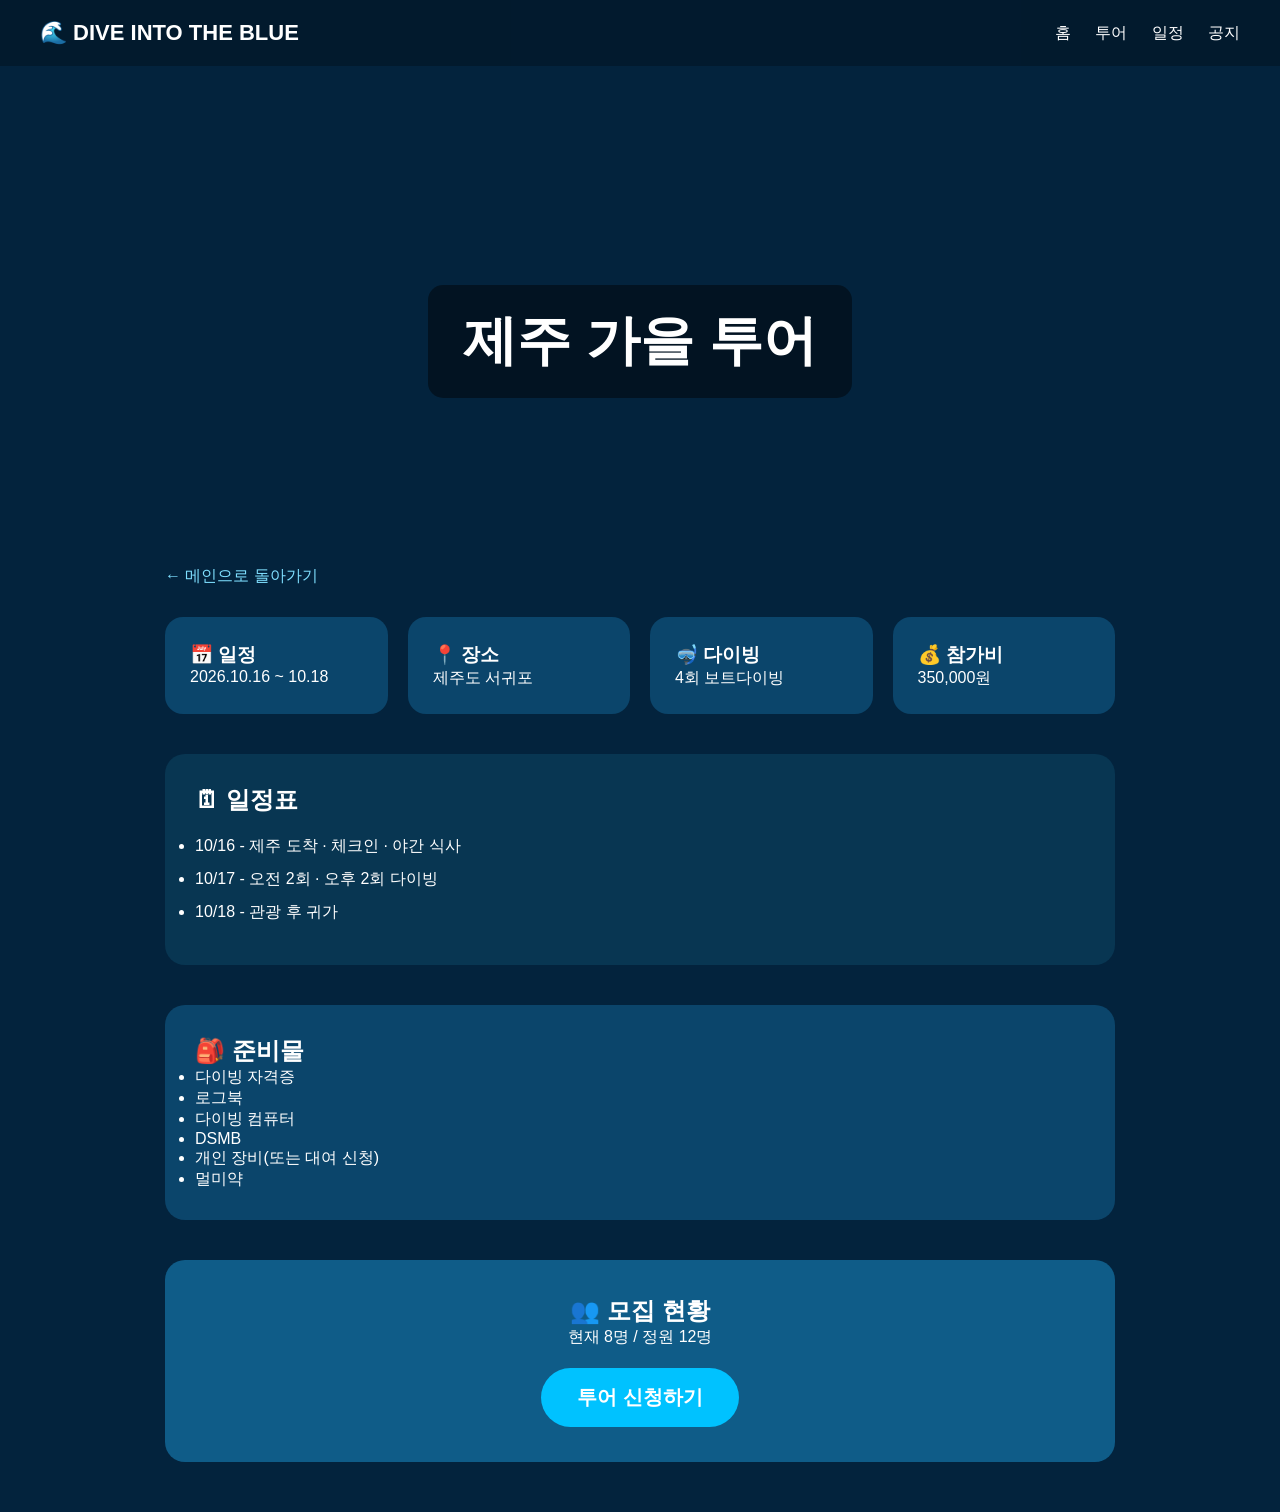
==== jeju-tour.html @ 78829984 "Update jeju-tour.html" ====
<!DOCTYPE html>
<html lang="ko">
<head>
<meta charset="UTF-8">
<meta name="viewport" content="width=device-width, initial-scale=1.0">
<title>제주 가을 투어</title>

<link rel="stylesheet" href="css/style.css">

<style>
.tour-page{
padding-top:100px;
}

.hero-image{
height:350px;
background:url('https://images.unsplash.com/photo-1507525428034-b723cf961d3e?auto=format&fit=crop&w=1400&q=80') center/cover;
display:flex;
justify-content:center;
align-items:center;
}

.hero-image h1{
font-size:54px;
background:rgba(0,0,0,.45);
padding:20px 35px;
border-radius:15px;
}

.content{
max-width:1000px;
margin:auto;
padding:50px 25px;
}

.info-grid{
display:grid;
grid-template-columns:repeat(auto-fit,minmax(220px,1fr));
gap:20px;
margin-bottom:40px;
}

.info-card{
background:#0b456b;
padding:25px;
border-radius:18px;
}

.schedule{
background:#083652;
padding:30px;
border-radius:20px;
margin:40px 0;
}

.schedule h2{
margin-bottom:20px;
}

.schedule li{
margin:12px 0;
}

.checklist{
background:#0b456b;
padding:30px;
border-radius:20px;
margin-bottom:40px;
}

.apply-box{
background:#0f5c88;
padding:35px;
border-radius:20px;
text-align:center;
}

.apply-btn{
display:inline-block;
margin-top:20px;
padding:16px 36px;
background:#00c2ff;
color:white;
text-decoration:none;
border-radius:40px;
font-size:20px;
font-weight:bold;
}

.back-btn{
display:inline-block;
margin-bottom:30px;
color:#7fdfff;
text-decoration:none;
}
</style>

</head>

<body>

<header class="header">
<div class="logo">🌊 DIVE INTO THE BLUE</div>

<nav class="nav">
<a href="index.html">홈</a>
<a href="#">투어</a>
<a href="#">일정</a>
<a href="#">공지</a>
</nav>
</header>

<div class="tour-page">

<div class="hero-image">
<h1>제주 가을 투어</h1>
</div>

<div class="content">

<a href="index.html" class="back-btn">← 메인으로 돌아가기</a>

<div class="info-grid">

<div class="info-card">
<h3>📅 일정</h3>
<p>2026.10.16 ~ 10.18</p>
</div>

<div class="info-card">
<h3>📍 장소</h3>
<p>제주도 서귀포</p>
</div>

<div class="info-card">
<h3>🤿 다이빙</h3>
<p>4회 보트다이빙</p>
</div>

<div class="info-card">
<h3>💰 참가비</h3>
<p>350,000원</p>
</div>

</div>

<div class="schedule">

<h2>🗓 일정표</h2>

<ul>
<li>10/16 - 제주 도착 · 체크인 · 야간 식사</li>
<li>10/17 - 오전 2회 · 오후 2회 다이빙</li>
<li>10/18 - 관광 후 귀가</li>
</ul>

</div>

<div class="checklist">

<h2>🎒 준비물</h2>

<ul>
<li>다이빙 자격증</li>
<li>로그북</li>
<li>다이빙 컴퓨터</li>
<li>DSMB</li>
<li>개인 장비(또는 대여 신청)</li>
<li>멀미약</li>
</ul>

</div>

<div class="apply-box">

<h2>👥 모집 현황</h2>

<p>현재 8명 / 정원 12명</p>

<a href="#" class="apply-btn">
투어 신청하기
</a>

</div>

</div>

</div>

</body>
</html>
---- css/style.css ----
*{
margin:0;
padding:0;
box-sizing:border-box;
}

body{
font-family:"Segoe UI",sans-serif;
background:#03233d;
color:white;
}

header{
display:flex;
justify-content:space-between;
align-items:center;
padding:20px 40px;
background:rgba(0,0,0,.25);
position:sticky;
top:0;
}

.logo{
font-weight:bold;
font-size:22px;
}

nav a{
color:white;
text-decoration:none;
margin-left:20px;
}

.hero{
height:70vh;
display:flex;
flex-direction:column;
justify-content:center;
align-items:center;
text-align:center;
background:linear-gradient(#014a74,#033b5b);
}

.hero h1{
font-size:60px;
margin-bottom:15px;
}

.hero p{
font-size:22px;
margin-bottom:30px;
}

button{
padding:15px 35px;
border:none;
border-radius:40px;
background:#00c2ff;
color:white;
font-size:18px;
cursor:pointer;
}

.cards{
display:grid;
grid-template-columns:repeat(auto-fit,minmax(250px,1fr));
gap:20px;
padding:50px;
}

.card{
background:#0b456b;
padding:30px;
border-radius:20px;
}

footer{
text-align:center;
padding:30px;
background:#02182a;
}

@media(max-width:768px){

header{
flex-direction:column;
gap:15px;
}

nav a{
margin:0 8px;
}

.hero h1{
font-size:40px;
}

}
/* ----- 진행바 ----- */

.progress{

width:100%;

height:12px;

background:#194f74;

border-radius:20px;

margin:18px 0;

overflow:hidden;

}

.progress-bar{

height:100%;

width:67%;

background:linear-gradient(90deg,#00d4ff,#00a8e8);

transition:.8s;

}

.tour-btn{
display:inline-block;
margin-top:18px;
width:100%;
padding:14px;
border:none;
border-radius:12px;
background:#00c2ff;
color:white;
font-weight:bold;
text-align:center;
text-decoration:none;
cursor:pointer;
}

margin-top:18px;

width:100%;

padding:14px;

border:none;

border-radius:12px;

background:#00c2ff;

color:white;

font-weight:bold;

cursor:pointer;

}

.tour-btn:hover{

background:#009fd8;

}
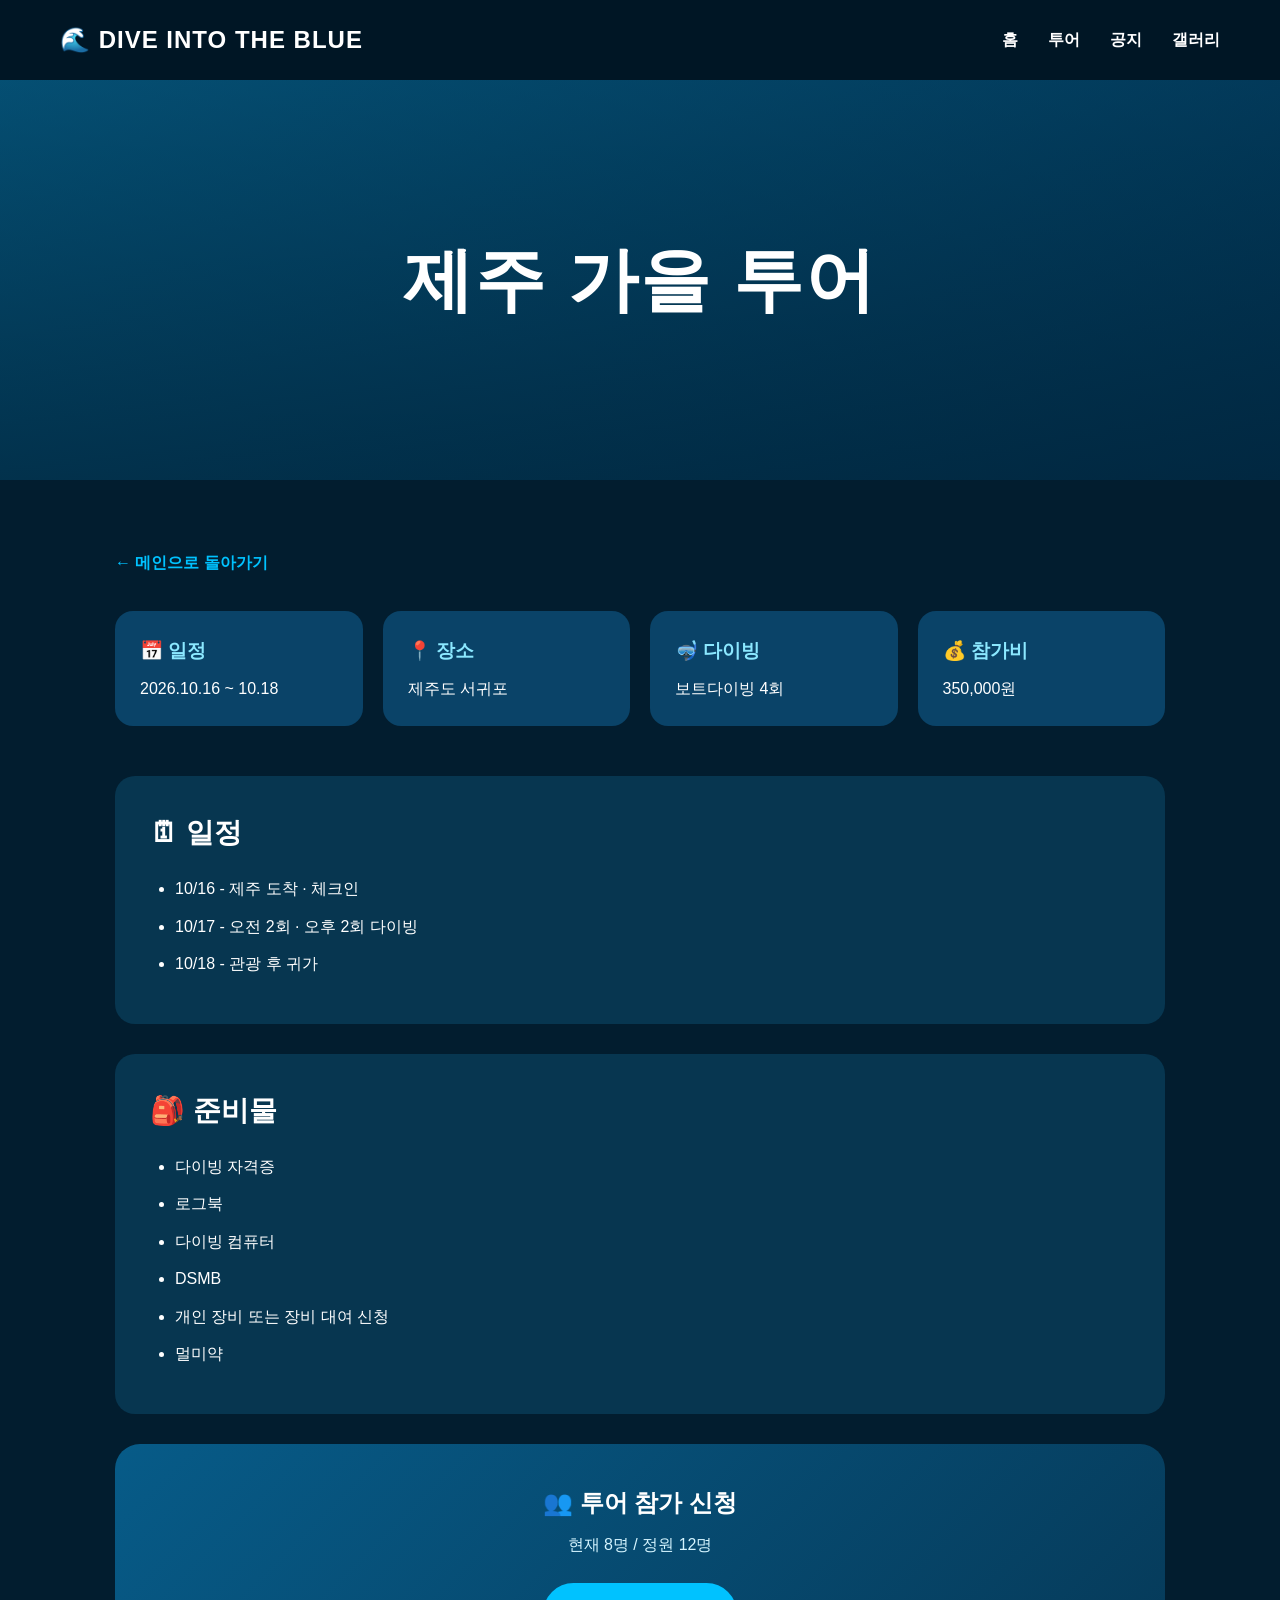
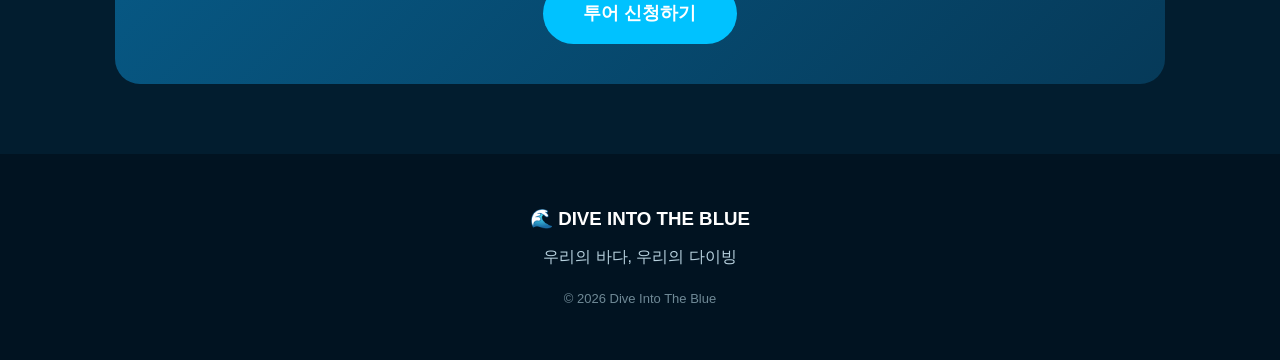
==== commit 82cff3ba: "Summary" ====
--- a/jeju-tour.html
+++ b/jeju-tour.html
@@ -1,192 +1,533 @@
-
 <!DOCTYPE html>
 <html lang="ko">
+
 <head>
-<meta charset="UTF-8">
-<meta name="viewport" content="width=device-width, initial-scale=1.0">
-<title>제주 가을 투어</title>
-
-<link rel="stylesheet" href="css/style.css">
-
-<style>
-.tour-page{
-padding-top:100px;
-}
-
-.hero-image{
-height:350px;
-background:url('https://images.unsplash.com/photo-1507525428034-b723cf961d3e?auto=format&fit=crop&w=1400&q=80') center/cover;
-display:flex;
-justify-content:center;
-align-items:center;
-}
-
-.hero-image h1{
-font-size:54px;
-background:rgba(0,0,0,.45);
-padding:20px 35px;
-border-radius:15px;
-}
-
-.content{
-max-width:1000px;
-margin:auto;
-padding:50px 25px;
-}
-
-.info-grid{
-display:grid;
-grid-template-columns:repeat(auto-fit,minmax(220px,1fr));
-gap:20px;
-margin-bottom:40px;
-}
-
-.info-card{
-background:#0b456b;
-padding:25px;
-border-radius:18px;
-}
-
-.schedule{
-background:#083652;
-padding:30px;
-border-radius:20px;
-margin:40px 0;
-}
-
-.schedule h2{
-margin-bottom:20px;
-}
-
-.schedule li{
-margin:12px 0;
-}
-
-.checklist{
-background:#0b456b;
-padding:30px;
-border-radius:20px;
-margin-bottom:40px;
-}
-
-.apply-box{
-background:#0f5c88;
-padding:35px;
-border-radius:20px;
-text-align:center;
-}
-
-.apply-btn{
-display:inline-block;
-margin-top:20px;
-padding:16px 36px;
-background:#00c2ff;
-color:white;
-text-decoration:none;
-border-radius:40px;
-font-size:20px;
-font-weight:bold;
-}
-
-.back-btn{
-display:inline-block;
-margin-bottom:30px;
-color:#7fdfff;
-text-decoration:none;
-}
-</style>
+
+  <meta charset="UTF-8">
+
+  <meta
+    name="viewport"
+    content="width=device-width, initial-scale=1.0">
+
+  <title>제주 가을 투어 | Dive Into The Blue</title>
+
+  <link
+    rel="stylesheet"
+    href="css/style.css">
+
+
+  <style>
+
+    /* =========================
+       투어 상세 페이지
+    ========================== */
+
+    .tour-page {
+
+      padding-top: 80px;
+
+    }
+
+
+    .tour-hero {
+
+      min-height: 400px;
+
+      display: flex;
+
+      justify-content: center;
+
+      align-items: center;
+
+      text-align: center;
+
+      padding: 40px 20px;
+
+      background:
+        linear-gradient(
+          rgba(0, 30, 50, 0.45),
+          rgba(0, 30, 50, 0.75)
+        ),
+        linear-gradient(
+          135deg,
+          #0877a8,
+          #02446c
+        );
+
+    }
+
+
+    .tour-hero h1 {
+
+      font-size: clamp(
+        40px,
+        7vw,
+        70px
+      );
+
+      letter-spacing: 2px;
+
+    }
+
+
+    .tour-content {
+
+      max-width: 1100px;
+
+      margin: 0 auto;
+
+      padding: 70px 25px;
+
+    }
+
+
+    .back-btn {
+
+      display: inline-block;
+
+      margin-bottom: 35px;
+
+      color: #00c2ff;
+
+      text-decoration: none;
+
+      font-weight: 600;
+
+    }
+
+
+    /* =========================
+       투어 기본 정보
+    ========================== */
+
+    .tour-info-grid {
+
+      display: grid;
+
+      grid-template-columns:
+        repeat(4, 1fr);
+
+      gap: 20px;
+
+      margin-bottom: 50px;
+
+    }
+
+
+    .tour-info-box {
+
+      padding: 25px;
+
+      background: #0a4368;
+
+      border-radius: 18px;
+
+    }
+
+
+    .tour-info-box h3 {
+
+      margin-bottom: 10px;
+
+      color: #8be8ff;
+
+    }
+
+
+    /* =========================
+       상세 박스
+    ========================== */
+
+    .detail-box {
+
+      margin-bottom: 30px;
+
+      padding: 35px;
+
+      background: #073650;
+
+      border-radius: 20px;
+
+    }
+
+
+    .detail-box h2 {
+
+      margin-bottom: 20px;
+
+      font-size: 28px;
+
+    }
+
+
+    .detail-box ul {
+
+      padding-left: 25px;
+
+    }
+
+
+    .detail-box li {
+
+      margin: 12px 0;
+
+    }
+
+
+    /* =========================
+       신청 영역
+    ========================== */
+
+    .apply-box {
+
+      padding: 40px;
+
+      text-align: center;
+
+      background:
+        linear-gradient(
+          135deg,
+          #075b88,
+          #063a59
+        );
+
+      border-radius: 25px;
+
+    }
+
+
+    .apply-box h2 {
+
+      margin-bottom: 10px;
+
+    }
+
+
+    .apply-box p {
+
+      color: #d5f5ff;
+
+    }
+
+
+    .apply-btn {
+
+      display: inline-block;
+
+      margin-top: 25px;
+
+      padding: 16px 40px;
+
+      border-radius: 50px;
+
+      background: #00c2ff;
+
+      color: white;
+
+      text-decoration: none;
+
+      font-weight: 700;
+
+      font-size: 18px;
+
+    }
+
+
+    /* =========================
+       모바일
+    ========================== */
+
+    @media (max-width: 768px) {
+
+      .tour-page {
+
+        padding-top: 120px;
+
+      }
+
+
+      .tour-info-grid {
+
+        grid-template-columns: 1fr 1fr;
+
+      }
+
+
+      .detail-box {
+
+        padding: 25px;
+
+      }
+
+    }
+
+
+    @media (max-width: 500px) {
+
+      .tour-info-grid {
+
+        grid-template-columns: 1fr;
+
+      }
+
+    }
+
+  </style>
 
 </head>
 
+
 <body>
 
-<header class="header">
-<div class="logo">🌊 DIVE INTO THE BLUE</div>
-
-<nav class="nav">
-<a href="index.html">홈</a>
-<a href="#">투어</a>
-<a href="#">일정</a>
-<a href="#">공지</a>
-</nav>
-</header>
-
-<div class="tour-page">
-
-<div class="hero-image">
-<h1>제주 가을 투어</h1>
-</div>
-
-<div class="content">
-
-<a href="index.html" class="back-btn">← 메인으로 돌아가기</a>
-
-<div class="info-grid">
-
-<div class="info-card">
-<h3>📅 일정</h3>
-<p>2026.10.16 ~ 10.18</p>
-</div>
-
-<div class="info-card">
-<h3>📍 장소</h3>
-<p>제주도 서귀포</p>
-</div>
-
-<div class="info-card">
-<h3>🤿 다이빙</h3>
-<p>4회 보트다이빙</p>
-</div>
-
-<div class="info-card">
-<h3>💰 참가비</h3>
-<p>350,000원</p>
-</div>
-
-</div>
-
-<div class="schedule">
-
-<h2>🗓 일정표</h2>
-
-<ul>
-<li>10/16 - 제주 도착 · 체크인 · 야간 식사</li>
-<li>10/17 - 오전 2회 · 오후 2회 다이빙</li>
-<li>10/18 - 관광 후 귀가</li>
-</ul>
-
-</div>
-
-<div class="checklist">
-
-<h2>🎒 준비물</h2>
-
-<ul>
-<li>다이빙 자격증</li>
-<li>로그북</li>
-<li>다이빙 컴퓨터</li>
-<li>DSMB</li>
-<li>개인 장비(또는 대여 신청)</li>
-<li>멀미약</li>
-</ul>
-
-</div>
-
-<div class="apply-box">
-
-<h2>👥 모집 현황</h2>
-
-<p>현재 8명 / 정원 12명</p>
-
-<a href="#" class="apply-btn">
-투어 신청하기
-</a>
-
-</div>
-
-</div>
-
-</div>
+
+  <!-- =========================
+       상단 메뉴
+  ========================== -->
+
+  <header class="header">
+
+    <div class="logo">
+
+      🌊 DIVE INTO THE BLUE
+
+    </div>
+
+
+    <nav class="nav">
+
+      <a href="index.html">
+        홈
+      </a>
+
+      <a href="index.html#tour">
+        투어
+      </a>
+
+      <a href="index.html#notice">
+        공지
+      </a>
+
+      <a href="index.html#gallery">
+        갤러리
+      </a>
+
+    </nav>
+
+  </header>
+
+
+  <main class="tour-page">
+
+
+    <!-- =========================
+         투어 제목
+    ========================== -->
+
+    <section class="tour-hero">
+
+      <h1>
+        제주 가을 투어
+      </h1>
+
+    </section>
+
+
+    <div class="tour-content">
+
+
+      <a
+        href="index.html"
+        class="back-btn">
+
+        ← 메인으로 돌아가기
+
+      </a>
+
+
+      <!-- =========================
+           기본 정보
+      ========================== -->
+
+      <div class="tour-info-grid">
+
+
+        <div class="tour-info-box">
+
+          <h3>📅 일정</h3>
+
+          <p>
+            2026.10.16 ~ 10.18
+          </p>
+
+        </div>
+
+
+        <div class="tour-info-box">
+
+          <h3>📍 장소</h3>
+
+          <p>
+            제주도 서귀포
+          </p>
+
+        </div>
+
+
+        <div class="tour-info-box">
+
+          <h3>🤿 다이빙</h3>
+
+          <p>
+            보트다이빙 4회
+          </p>
+
+        </div>
+
+
+        <div class="tour-info-box">
+
+          <h3>💰 참가비</h3>
+
+          <p>
+            350,000원
+          </p>
+
+        </div>
+
+
+      </div>
+
+
+      <!-- =========================
+           일정
+      ========================== -->
+
+      <div class="detail-box">
+
+        <h2>
+          🗓 일정
+        </h2>
+
+
+        <ul>
+
+          <li>
+            10/16 -
+            제주 도착 · 체크인
+          </li>
+
+          <li>
+            10/17 -
+            오전 2회 · 오후 2회 다이빙
+          </li>
+
+          <li>
+            10/18 -
+            관광 후 귀가
+          </li>
+
+        </ul>
+
+      </div>
+
+
+      <!-- =========================
+           준비물
+      ========================== -->
+
+      <div class="detail-box">
+
+        <h2>
+          🎒 준비물
+        </h2>
+
+
+        <ul>
+
+          <li>
+            다이빙 자격증
+          </li>
+
+          <li>
+            로그북
+          </li>
+
+          <li>
+            다이빙 컴퓨터
+          </li>
+
+          <li>
+            DSMB
+          </li>
+
+          <li>
+            개인 장비
+            또는 장비 대여 신청
+          </li>
+
+          <li>
+            멀미약
+          </li>
+
+        </ul>
+
+      </div>
+
+
+      <!-- =========================
+           모집
+      ========================== -->
+
+      <div class="apply-box">
+
+        <h2>
+          👥 투어 참가 신청
+        </h2>
+
+
+        <p>
+          현재 8명 / 정원 12명
+        </p>
+
+
+        <!--
+          나중에 Google Forms 주소를
+          이곳에 넣을 예정
+        -->
+
+        <a
+          href="#"
+          class="apply-btn">
+
+          투어 신청하기
+
+        </a>
+
+      </div>
+
+
+    </div>
+
+  </main>
+
+
+  <footer>
+
+    <h3>
+      🌊 DIVE INTO THE BLUE
+    </h3>
+
+    <p>
+      우리의 바다, 우리의 다이빙
+    </p>
+
+    <p class="copyright">
+      © 2026 Dive Into The Blue
+    </p>
+
+  </footer>
+
 
 </body>
+
 </html>
--- a/css/style.css
+++ b/css/style.css
@@ -1,169 +1,657 @@
-
-*{
-margin:0;
-padding:0;
-box-sizing:border-box;
-}
-
-body{
-font-family:"Segoe UI",sans-serif;
-background:#03233d;
-color:white;
-}
-
-header{
-display:flex;
-justify-content:space-between;
-align-items:center;
-padding:20px 40px;
-background:rgba(0,0,0,.25);
-position:sticky;
-top:0;
-}
-
-.logo{
-font-weight:bold;
-font-size:22px;
-}
-
-nav a{
-color:white;
-text-decoration:none;
-margin-left:20px;
-}
-
-.hero{
-height:70vh;
-display:flex;
-flex-direction:column;
-justify-content:center;
-align-items:center;
-text-align:center;
-background:linear-gradient(#014a74,#033b5b);
-}
-
-.hero h1{
-font-size:60px;
-margin-bottom:15px;
-}
-
-.hero p{
-font-size:22px;
-margin-bottom:30px;
-}
-
-button{
-padding:15px 35px;
-border:none;
-border-radius:40px;
-background:#00c2ff;
-color:white;
-font-size:18px;
-cursor:pointer;
-}
-
-.cards{
-display:grid;
-grid-template-columns:repeat(auto-fit,minmax(250px,1fr));
-gap:20px;
-padding:50px;
-}
-
-.card{
-background:#0b456b;
-padding:30px;
-border-radius:20px;
-}
-
-footer{
-text-align:center;
-padding:30px;
-background:#02182a;
-}
-
-@media(max-width:768px){
-
-header{
-flex-direction:column;
-gap:15px;
-}
-
-nav a{
-margin:0 8px;
-}
-
-.hero h1{
-font-size:40px;
-}
-
-}
-/* ----- 진행바 ----- */
-
-.progress{
-
-width:100%;
-
-height:12px;
-
-background:#194f74;
-
-border-radius:20px;
-
-margin:18px 0;
-
-overflow:hidden;
-
-}
-
-.progress-bar{
-
-height:100%;
-
-width:67%;
-
-background:linear-gradient(90deg,#00d4ff,#00a8e8);
-
-transition:.8s;
-
-}
-
-.tour-btn{
-display:inline-block;
-margin-top:18px;
-width:100%;
-padding:14px;
-border:none;
-border-radius:12px;
-background:#00c2ff;
-color:white;
-font-weight:bold;
-text-align:center;
-text-decoration:none;
-cursor:pointer;
-}
-
-margin-top:18px;
-
-width:100%;
-
-padding:14px;
-
-border:none;
-
-border-radius:12px;
-
-background:#00c2ff;
-
-color:white;
-
-font-weight:bold;
-
-cursor:pointer;
-
-}
-
-.tour-btn:hover{
-
-background:#009fd8;
+/* ===================================
+   기본 설정
+=================================== */
+
+* {
+  margin: 0;
+  padding: 0;
+  box-sizing: border-box;
+}
+
+html {
+  scroll-behavior: smooth;
+}
+
+body {
+  font-family: "Segoe UI", Arial, sans-serif;
+
+  background: #021d2f;
+
+  color: white;
+
+  line-height: 1.6;
+}
+
+
+/* ===================================
+   상단 메뉴
+=================================== */
+
+.header {
+
+  position: fixed;
+
+  top: 0;
+  left: 0;
+
+  width: 100%;
+
+  height: 80px;
+
+  padding: 0 60px;
+
+  display: flex;
+
+  justify-content: space-between;
+
+  align-items: center;
+
+  background: rgba(0, 20, 35, 0.75);
+
+  backdrop-filter: blur(12px);
+
+  z-index: 1000;
+}
+
+
+.logo {
+
+  font-size: 24px;
+
+  font-weight: 700;
+
+  letter-spacing: 1px;
+}
+
+
+.nav {
+
+  display: flex;
+
+  gap: 30px;
+}
+
+
+.nav a {
+
+  color: white;
+
+  text-decoration: none;
+
+  font-weight: 600;
+
+  transition: 0.3s;
+}
+
+
+.nav a:hover {
+
+  color: #00d4ff;
+
+}
+
+
+/* ===================================
+   메인 화면
+=================================== */
+
+.hero {
+
+  min-height: 100vh;
+
+  display: flex;
+
+  justify-content: center;
+
+  align-items: center;
+
+  text-align: center;
+
+  padding: 100px 20px 50px;
+
+  background:
+    radial-gradient(
+      circle at 50% 100%,
+      #0876a9 0%,
+      #03527f 35%,
+      #012a45 70%,
+      #011b2d 100%
+    );
+}
+
+
+.hero-content {
+
+  max-width: 900px;
+
+}
+
+
+.hero-small {
+
+  font-size: 16px;
+
+  letter-spacing: 5px;
+
+  margin-bottom: 20px;
+
+  opacity: 0.8;
+
+}
+
+
+.hero h1 {
+
+  font-size: clamp(48px, 8vw, 90px);
+
+  line-height: 1.05;
+
+  letter-spacing: 4px;
+
+  margin-bottom: 25px;
+
+}
+
+
+.hero-subtitle {
+
+  font-size: 24px;
+
+  margin-bottom: 40px;
+
+  opacity: 0.9;
+
+}
+
+
+.main-btn {
+
+  display: inline-block;
+
+  padding: 16px 38px;
+
+  border-radius: 50px;
+
+  background: #00c2ff;
+
+  color: white;
+
+  text-decoration: none;
+
+  font-size: 18px;
+
+  font-weight: 700;
+
+  transition: 0.3s;
+}
+
+
+.main-btn:hover {
+
+  transform: translateY(-4px);
+
+  background: #00a8e8;
+
+}
+
+
+/* ===================================
+   공통 섹션
+=================================== */
+
+.section {
+
+  padding: 100px 60px;
+
+  max-width: 1200px;
+
+  margin: 0 auto;
+}
+
+
+.section-title {
+
+  margin-bottom: 40px;
+}
+
+
+.section-title p {
+
+  color: #00c2ff;
+
+  font-size: 14px;
+
+  font-weight: 700;
+
+  letter-spacing: 3px;
+
+  margin-bottom: 5px;
+}
+
+
+.section-title h2 {
+
+  font-size: 40px;
+}
+
+
+/* ===================================
+   투어 카드
+=================================== */
+
+.tour-card {
+
+  display: grid;
+
+  grid-template-columns: 1fr 1fr;
+
+  gap: 40px;
+
+  padding: 45px;
+
+  background: linear-gradient(
+    135deg,
+    #0a527d,
+    #073b5e
+  );
+
+  border-radius: 25px;
+
+  box-shadow:
+    0 20px 50px rgba(0, 0, 0, 0.25);
+}
+
+
+.tour-label {
+
+  display: inline-block;
+
+  color: #00d4ff;
+
+  font-size: 14px;
+
+  font-weight: 700;
+
+  margin-bottom: 15px;
+}
+
+
+.tour-info h3 {
+
+  font-size: 36px;
+
+  margin-bottom: 25px;
+}
+
+
+.tour-info p {
+
+  margin: 10px 0;
+
+  color: #e4f6ff;
+}
+
+
+/* ===================================
+   투어 상태
+=================================== */
+
+.tour-status {
+
+  padding: 10px;
+
+}
+
+
+.countdown-title {
+
+  color: #bdefff;
+
+  margin-bottom: 5px;
+}
+
+
+#countdown {
+
+  font-size: 55px;
+
+  font-weight: 800;
+
+  color: #00d4ff;
+
+  margin-bottom: 30px;
+}
+
+
+.progress-title {
+
+  margin-bottom: 10px;
+
+  font-weight: 600;
+}
+
+
+.progress {
+
+  width: 100%;
+
+  height: 14px;
+
+  background: #164766;
+
+  border-radius: 20px;
+
+  overflow: hidden;
+
+}
+
+
+.progress-bar {
+
+  height: 100%;
+
+  width: 67%;
+
+  background: #00c2ff;
+
+  border-radius: 20px;
+
+  transition: width 1s ease;
+}
+
+
+#memberCount {
+
+  margin-top: 10px;
+
+  color: #dff8ff;
+}
+
+
+.tour-btn {
+
+  display: block;
+
+  width: 100%;
+
+  margin-top: 25px;
+
+  padding: 15px;
+
+  border-radius: 12px;
+
+  background: #00c2ff;
+
+  color: white;
+
+  text-align: center;
+
+  text-decoration: none;
+
+  font-weight: 700;
+
+  transition: 0.3s;
+}
+
+
+.tour-btn:hover {
+
+  background: #00a8e8;
+
+  transform: translateY(-2px);
+}
+
+
+/* ===================================
+   공지사항
+=================================== */
+
+.notice-list {
+
+  background: #073650;
+
+  border-radius: 20px;
+
+  overflow: hidden;
+}
+
+
+.notice-item {
+
+  display: flex;
+
+  align-items: center;
+
+  gap: 30px;
+
+  padding: 22px 30px;
+
+  border-bottom: 1px solid rgba(255,255,255,0.1);
+
+}
+
+
+.notice-item:last-child {
+
+  border-bottom: none;
+
+}
+
+
+.notice-item span {
+
+  min-width: 100px;
+
+  color: #82dfff;
+
+  font-size: 14px;
+}
+
+
+.notice-item strong {
+
+  font-weight: 500;
+}
+
+
+/* ===================================
+   갤러리
+=================================== */
+
+.gallery-grid {
+
+  display: grid;
+
+  grid-template-columns:
+    repeat(3, 1fr);
+
+  gap: 20px;
+}
+
+
+.gallery-box {
+
+  height: 220px;
+
+  display: flex;
+
+  justify-content: center;
+
+  align-items: center;
+
+  font-size: 70px;
+
+  background:
+    linear-gradient(
+      135deg,
+      #075a87,
+      #0a3b5a
+    );
+
+  border-radius: 20px;
+
+  transition: 0.3s;
+}
+
+
+.gallery-box:hover {
+
+  transform: translateY(-8px);
+
+}
+
+
+/* ===================================
+   푸터
+=================================== */
+
+footer {
+
+  padding: 50px 20px;
+
+  text-align: center;
+
+  background: #011321;
+}
+
+
+footer h3 {
+
+  margin-bottom: 10px;
+}
+
+
+footer p {
+
+  color: #b8d2df;
+}
+
+
+footer .copyright {
+
+  margin-top: 20px;
+
+  font-size: 13px;
+
+  color: #6f8996;
+}
+
+
+/* ===================================
+   모바일
+=================================== */
+
+@media (max-width: 768px) {
+
+  .header {
+
+    height: auto;
+
+    min-height: 70px;
+
+    padding: 15px 20px;
+
+    flex-direction: column;
+
+    gap: 12px;
+
+  }
+
+
+  .logo {
+
+    font-size: 20px;
+
+  }
+
+
+  .nav {
+
+    gap: 15px;
+
+  }
+
+
+  .nav a {
+
+    font-size: 14px;
+
+  }
+
+
+  .hero {
+
+    padding-top: 140px;
+
+  }
+
+
+  .hero-subtitle {
+
+    font-size: 18px;
+
+  }
+
+
+  .section {
+
+    padding: 70px 20px;
+
+  }
+
+
+  .section-title h2 {
+
+    font-size: 32px;
+
+  }
+
+
+  .tour-card {
+
+    grid-template-columns: 1fr;
+
+    padding: 25px;
+
+  }
+
+
+  .tour-info h3 {
+
+    font-size: 28px;
+
+  }
+
+
+  #countdown {
+
+    font-size: 45px;
+
+  }
+
+
+  .notice-item {
+
+    flex-direction: column;
+
+    align-items: flex-start;
+
+    gap: 5px;
+
+  }
+
+
+  .gallery-grid {
+
+    grid-template-columns: 1fr;
+
+  }
+
+
+  .gallery-box {
+
+    height: 180px;
+
+  }
 
 }
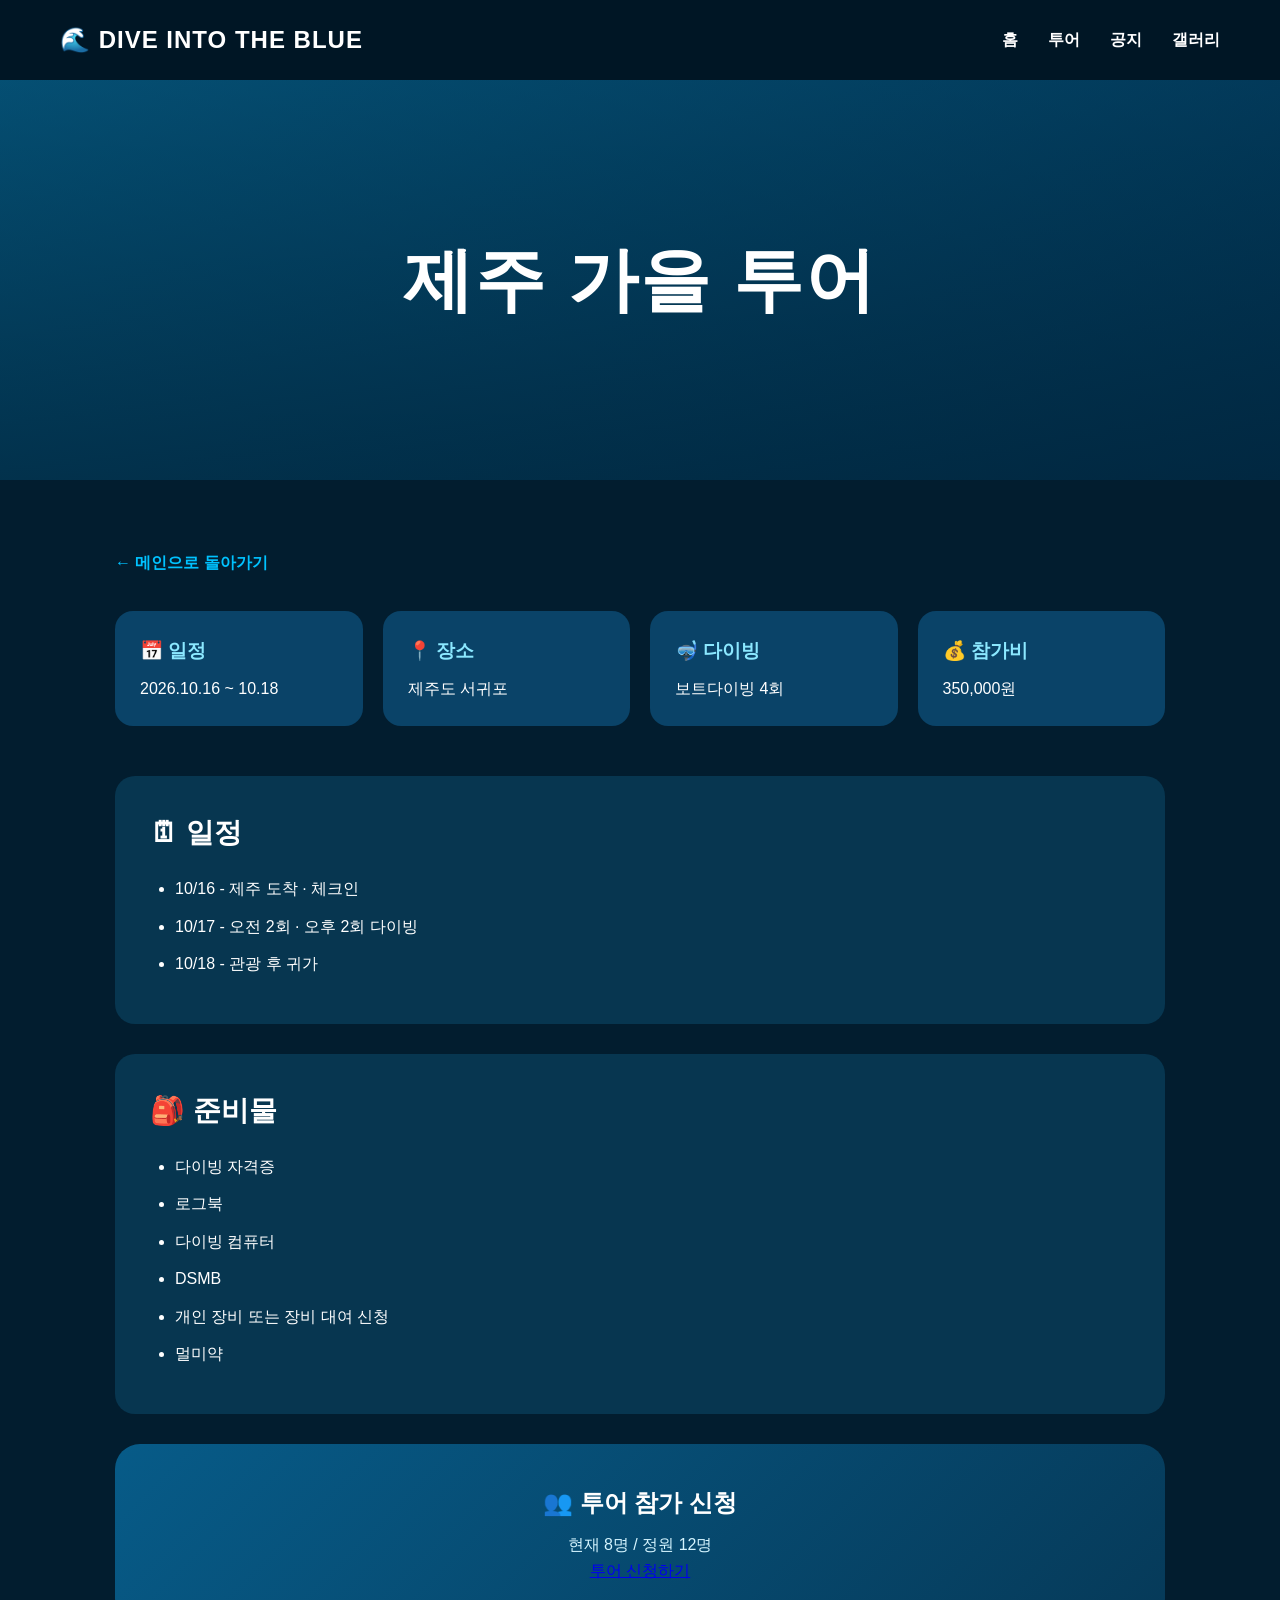
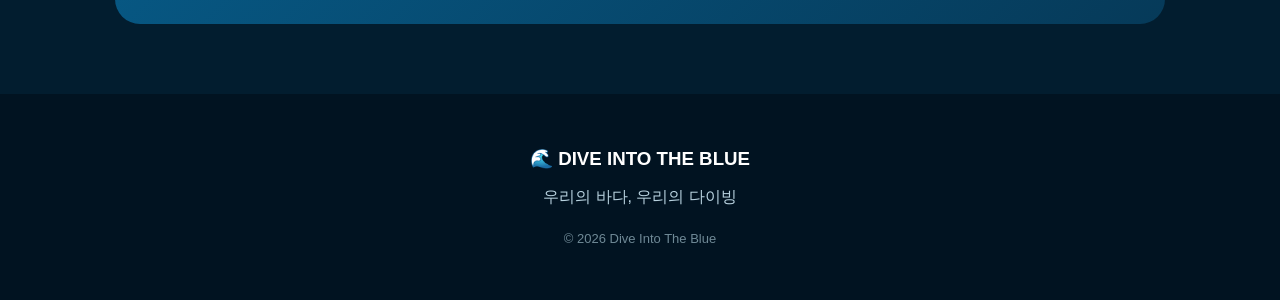
==== commit d5cc95d2: "Update jeju-tour.html" ====
--- a/jeju-tour.html
+++ b/jeju-tour.html
@@ -495,13 +495,11 @@
           이곳에 넣을 예정
         -->
 
-        <a
-          href="#"
-          class="apply-btn">
-
-          투어 신청하기
-
-        </a>
+<a href="https://docs.google.com/forms/d/e/1FAIpQLSdjXaO0dr0UXh7x-Pntg86cD0OHeU1XsHfDaTIuzFAX_5zpPA/viewform?usp=header"
+   class="btn"
+   target="_blank">
+  투어 신청하기
+</a>
 
       </div>
 
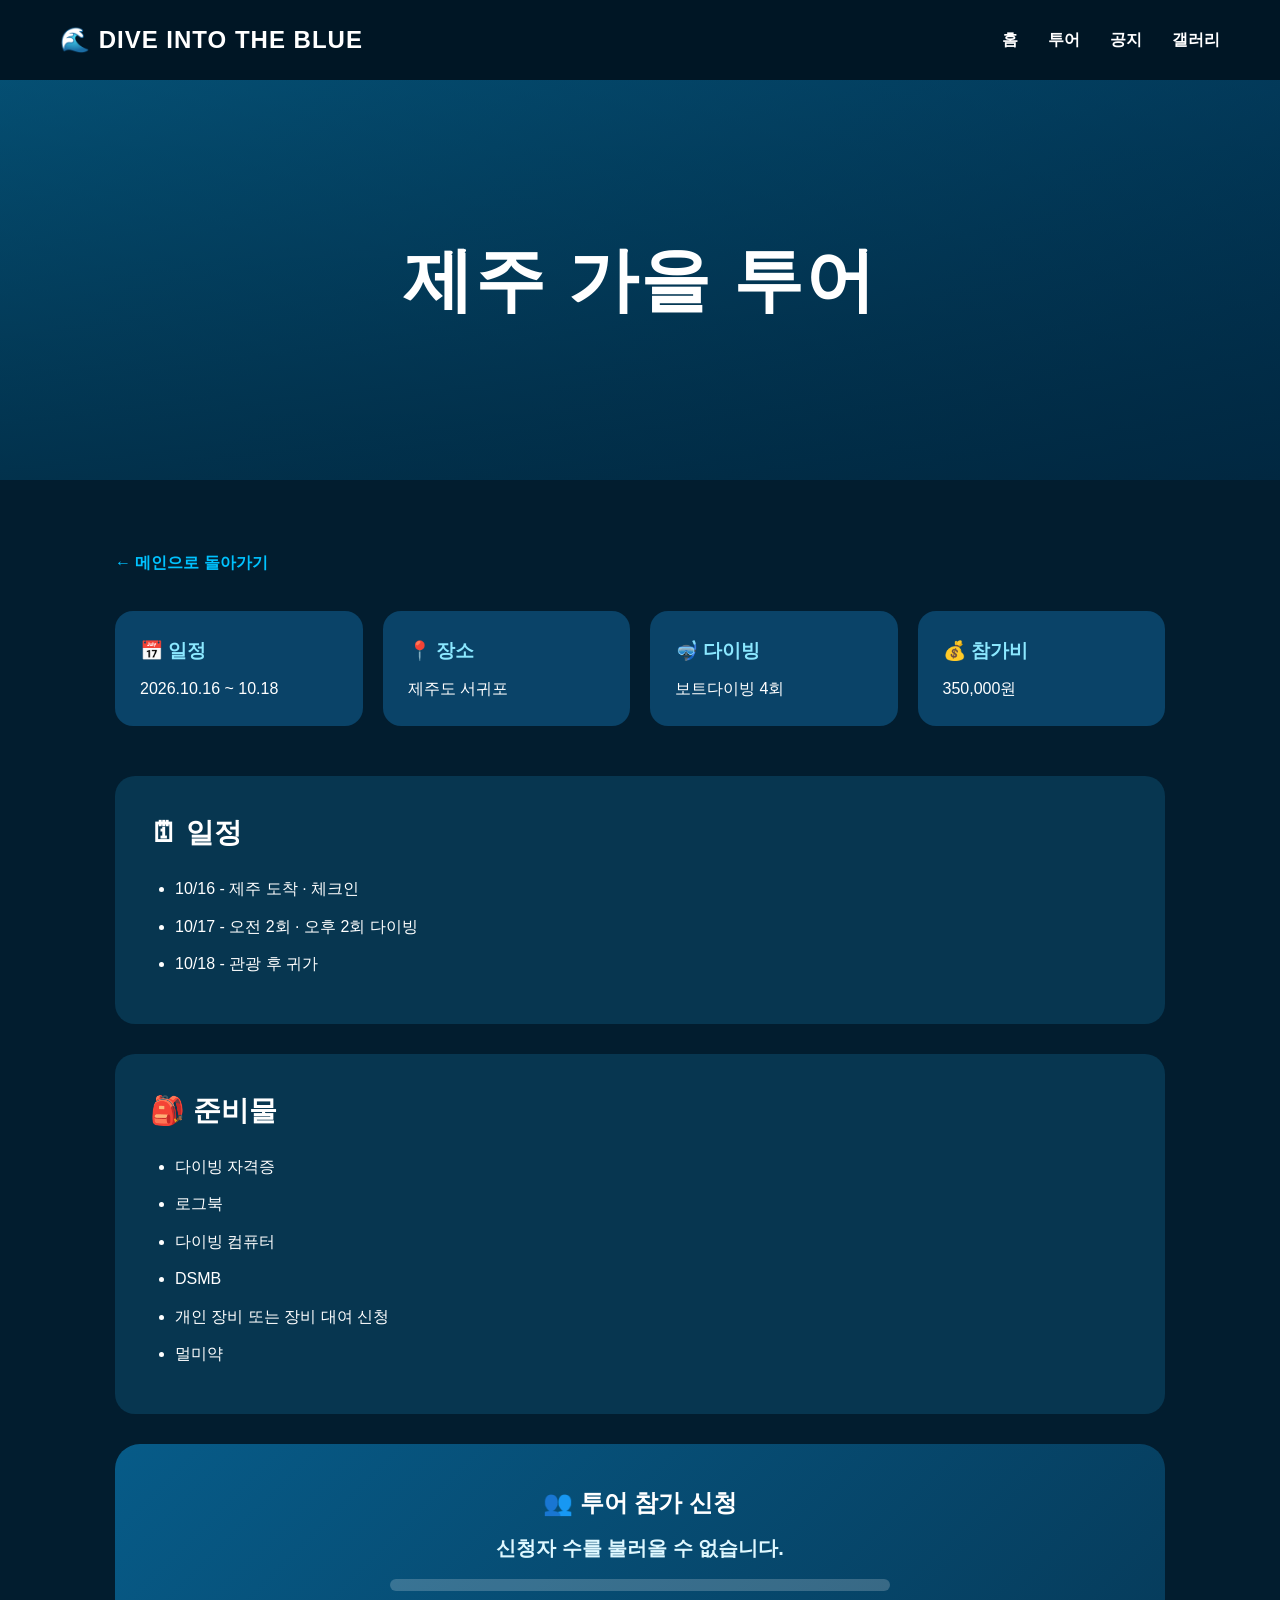
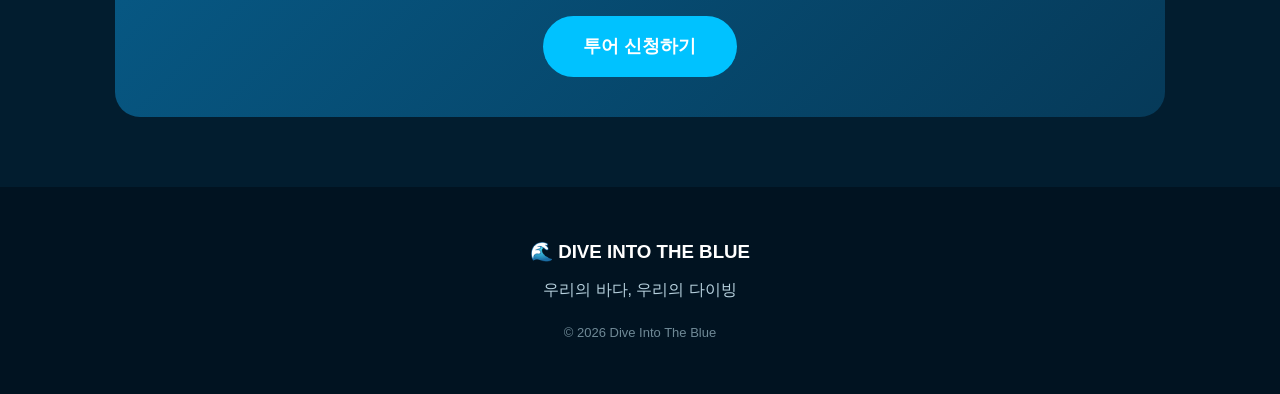
==== commit 5e413458: "Update jeju-tour.html" ====
--- a/jeju-tour.html
+++ b/jeju-tour.html
@@ -23,9 +23,7 @@
     ========================== */
 
     .tour-page {
-
       padding-top: 80px;
-
     }
 
 
@@ -210,6 +208,55 @@
     }
 
 
+    /* 신청자 수 */
+
+    .member-count {
+
+      margin-top: 15px;
+
+      font-size: 20px;
+
+      font-weight: 700;
+
+      color: #ffffff;
+
+    }
+
+
+    /* 신청자 진행률 */
+
+    .member-progress {
+
+      max-width: 500px;
+
+      height: 12px;
+
+      margin: 15px auto 0;
+
+      background: rgba(255, 255, 255, 0.2);
+
+      border-radius: 20px;
+
+      overflow: hidden;
+
+    }
+
+
+    .member-progress-bar {
+
+      width: 0%;
+
+      height: 100%;
+
+      background: #00c2ff;
+
+      border-radius: 20px;
+
+      transition: width 0.5s ease;
+
+    }
+
+
     .apply-btn {
 
       display: inline-block;
@@ -485,21 +532,39 @@
         </h2>
 
 
-        <p>
-          현재 8명 / 정원 12명
+        <!-- 신청자 수 -->
+
+        <p
+          id="memberCount"
+          class="member-count">
+
+          신청자 수를 불러오는 중...
+
         </p>
 
 
-        <!--
-          나중에 Google Forms 주소를
-          이곳에 넣을 예정
-        -->
-
-<a href="https://docs.google.com/forms/d/e/1FAIpQLSdjXaO0dr0UXh7x-Pntg86cD0OHeU1XsHfDaTIuzFAX_5zpPA/viewform?usp=header"
-   class="btn"
-   target="_blank">
-  투어 신청하기
-</a>
+        <!-- 진행률 -->
+
+        <div class="member-progress">
+
+          <div
+            id="progressBar"
+            class="member-progress-bar">
+          </div>
+
+        </div>
+
+
+        <!-- 신청 버튼 -->
+
+        <a
+          href="https://docs.google.com/forms/d/e/1FAIpQLSdjXaO0dr0UXh7x-Pntg86cD0OHeU1XsHfDaTIuzFAX_5zpPA/viewform?usp=header"
+          class="apply-btn"
+          target="_blank">
+
+          투어 신청하기
+
+        </a>
 
       </div>
 
@@ -526,6 +591,80 @@
   </footer>
 
 
+  <!-- =========================
+       신청자 수 자동 연동
+  ========================== -->
+
+  <script>
+
+    const API_URL =
+      "https://script.google.com/macros/s/AKfycby4efl6zBxEF594QYAP7yenVjAZQQIHBZa-aKfplMNbMdtAAt96q2PLOnvHAd_ati-G/exec";
+
+
+    fetch(API_URL)
+
+      .then(response => response.json())
+
+      .then(data => {
+
+        const currentMembers = data.current;
+
+        const totalMembers = data.total;
+
+
+        const percentage =
+          (currentMembers / totalMembers) * 100;
+
+
+        const memberCount =
+          document.getElementById("memberCount");
+
+
+        const progressBar =
+          document.getElementById("progressBar");
+
+
+        if (memberCount) {
+
+          memberCount.textContent =
+            `현재 ${currentMembers}명 / 정원 ${totalMembers}명`;
+
+        }
+
+
+        if (progressBar) {
+
+          progressBar.style.width =
+            percentage + "%";
+
+        }
+
+      })
+
+      .catch(error => {
+
+        console.error(
+          "신청자 수를 불러오지 못했습니다.",
+          error
+        );
+
+
+        const memberCount =
+          document.getElementById("memberCount");
+
+
+        if (memberCount) {
+
+          memberCount.textContent =
+            "신청자 수를 불러올 수 없습니다.";
+
+        }
+
+      });
+
+  </script>
+
+
 </body>
 
 </html>
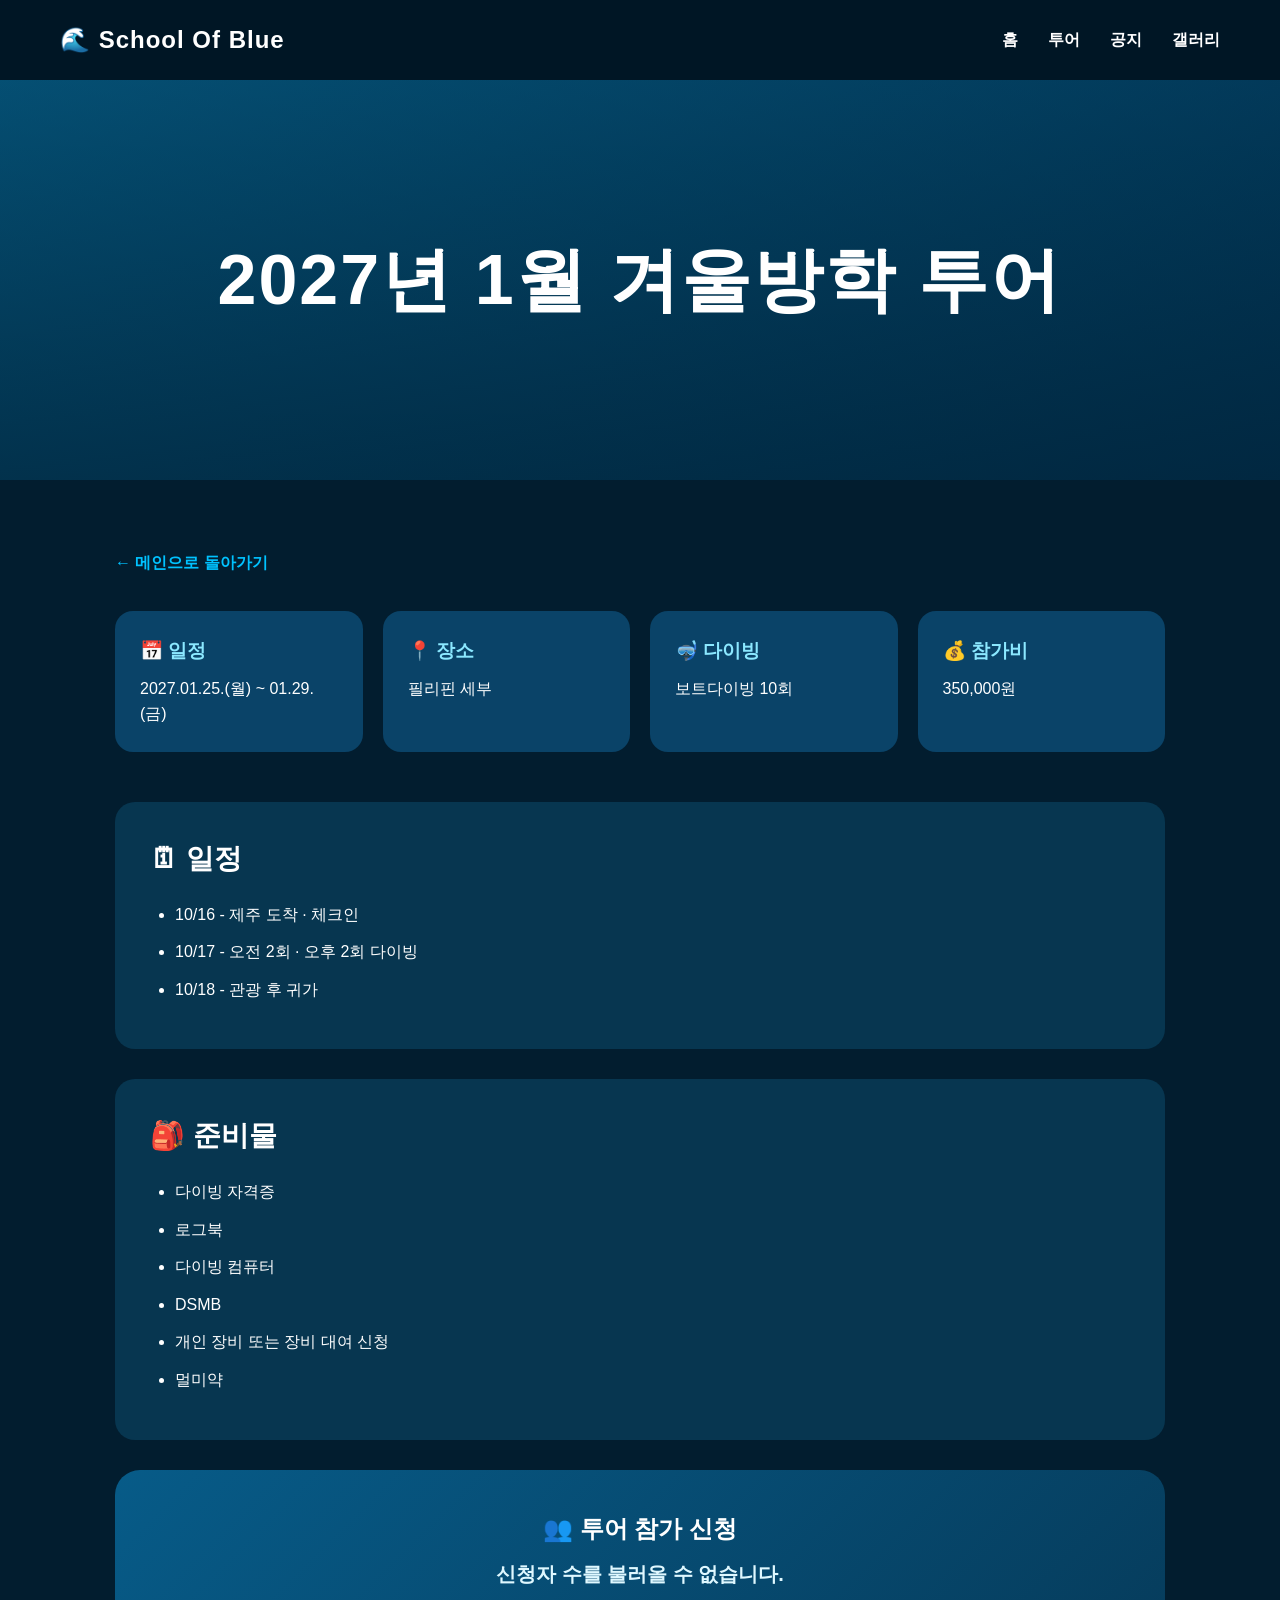
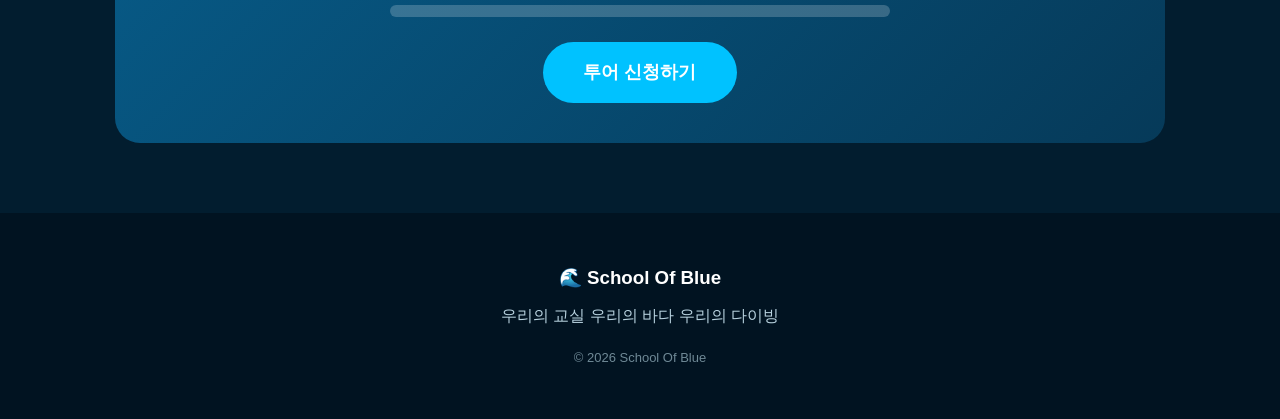
==== commit 51e7823f: "Update jeju-tour.html" ====
--- a/jeju-tour.html
+++ b/jeju-tour.html
@@ -9,7 +9,7 @@
     name="viewport"
     content="width=device-width, initial-scale=1.0">
 
-  <title>제주 가을 투어 | Dive Into The Blue</title>
+  <title>2027년 1월 겨울방학 투어 | Dive Into The Blue</title>
 
   <link
     rel="stylesheet"
@@ -335,7 +335,7 @@
 
     <div class="logo">
 
-      🌊 DIVE INTO THE BLUE
+      🌊 School Of Blue
 
     </div>
 
@@ -373,7 +373,7 @@
     <section class="tour-hero">
 
       <h1>
-        제주 가을 투어
+        2027년 1월 겨울방학 투어
       </h1>
 
     </section>
@@ -403,7 +403,7 @@
           <h3>📅 일정</h3>
 
           <p>
-            2026.10.16 ~ 10.18
+            2027.01.25.(월) ~ 01.29.(금)
           </p>
 
         </div>
@@ -414,7 +414,7 @@
           <h3>📍 장소</h3>
 
           <p>
-            제주도 서귀포
+            필리핀 세부
           </p>
 
         </div>
@@ -425,7 +425,7 @@
           <h3>🤿 다이빙</h3>
 
           <p>
-            보트다이빙 4회
+            보트다이빙 10회
           </p>
 
         </div>
@@ -577,15 +577,15 @@
   <footer>
 
     <h3>
-      🌊 DIVE INTO THE BLUE
+      🌊 School Of Blue
     </h3>
 
     <p>
-      우리의 바다, 우리의 다이빙
+      우리의 교실 우리의 바다 우리의 다이빙
     </p>
 
     <p class="copyright">
-      © 2026 Dive Into The Blue
+      © 2026 School Of Blue
     </p>
 
   </footer>
--- a/css/style.css
+++ b/css/style.css
@@ -654,4 +654,71 @@
 
   }
 
+/* =========================
+   갤러리 사진
+========================= */
+
+.gallery-box {
+  overflow: hidden;
+  border-radius: 16px;
+  aspect-ratio: 4 / 3;
+}
+
+.gallery-box img {
+  width: 100%;
+  height: 100%;
+  display: block;
+  object-fit: cover;
+  transition: transform 0.4s ease;
+}
+
+.gallery-box:hover img {
+  transform: scale(1.05);
+}/* =========================
+   갤러리 확대창
+========================= */
+
+.gallery-modal {
+  display: none;
+  position: fixed;
+  z-index: 9999;
+  inset: 0;
+
+  background: rgba(0, 0, 0, 0.85);
+
+  justify-content: center;
+  align-items: center;
+
+  padding: 30px;
+}
+
+.gallery-modal img {
+  max-width: 90%;
+  max-height: 85vh;
+
+  object-fit: contain;
+
+  border-radius: 12px;
+
+  box-shadow: 0 10px 40px rgba(0, 0, 0, 0.5);
+}
+
+.gallery-close {
+  position: absolute;
+
+  top: 20px;
+  right: 30px;
+
+  color: white;
+
+  font-size: 45px;
+  font-weight: 300;
+
+  cursor: pointer;
+
+  line-height: 1;
+}
+
+.gallery-close:hover {
+  opacity: 0.7;
 }
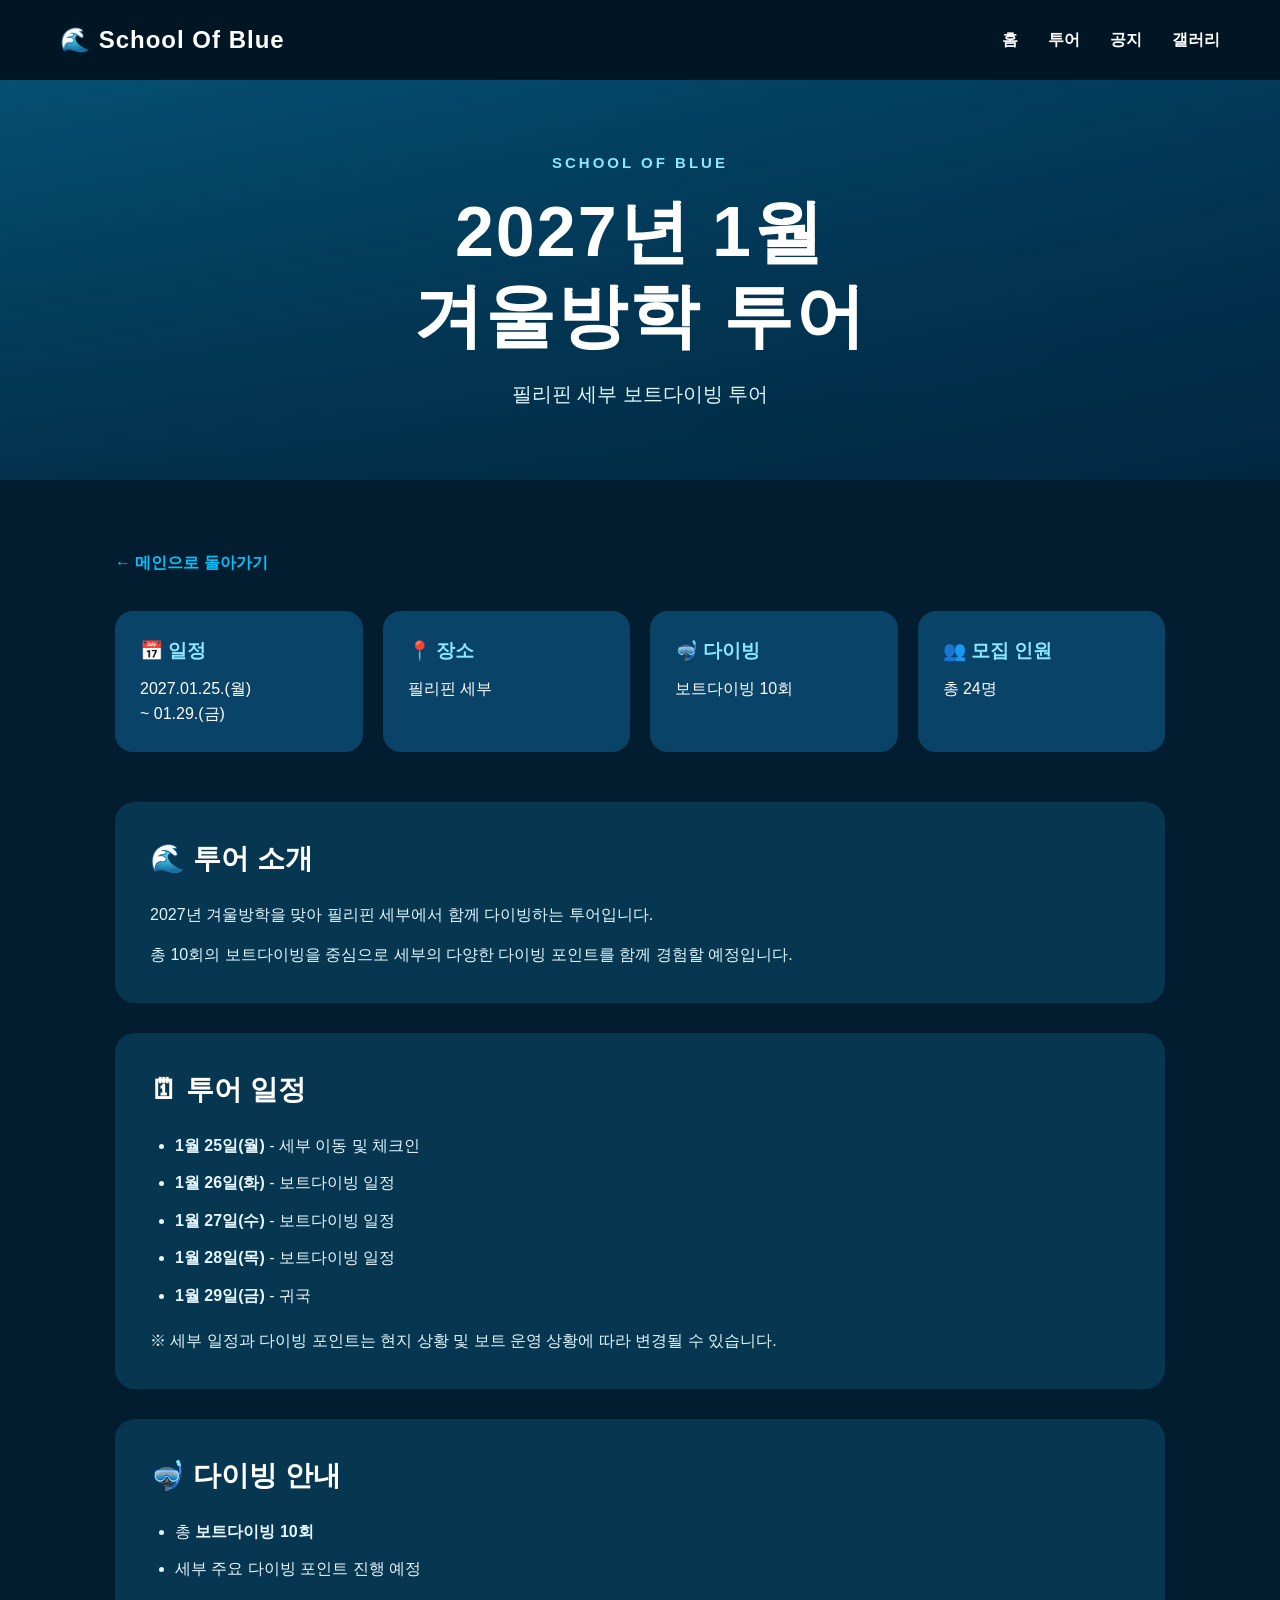
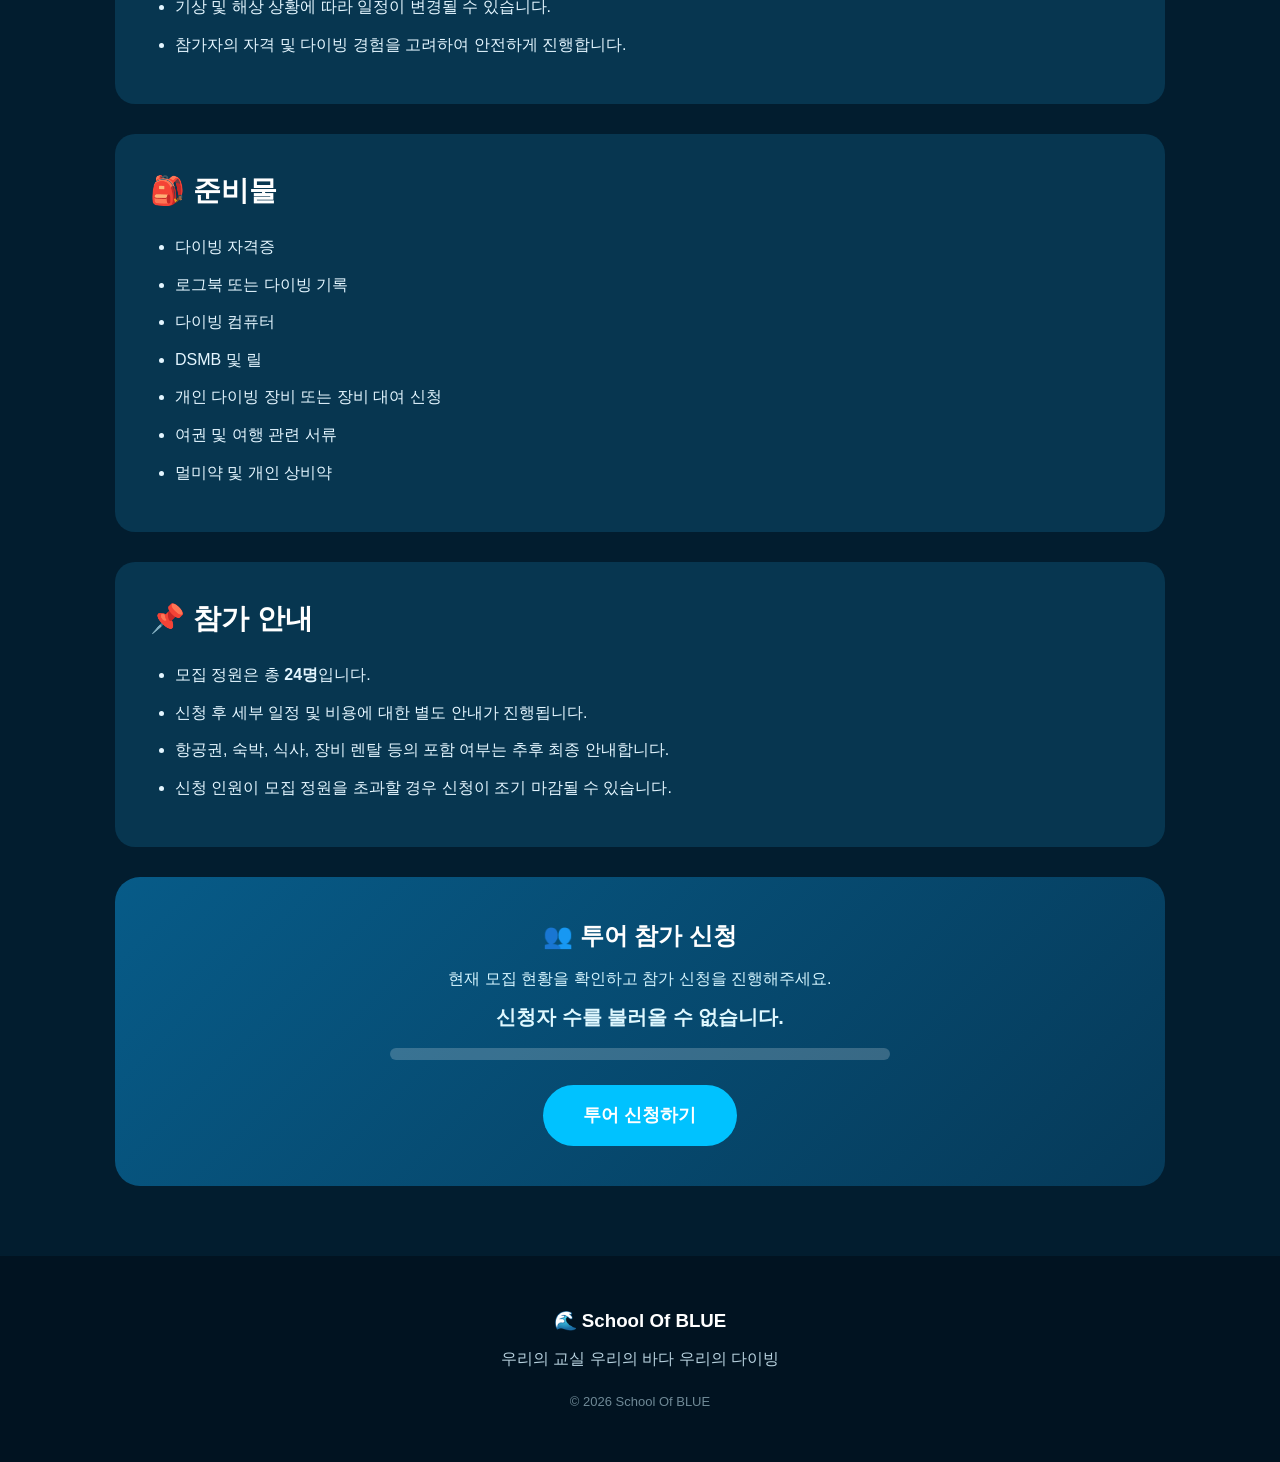
==== commit aae1ecd1: "Update jeju-tour.html" ====
--- a/jeju-tour.html
+++ b/jeju-tour.html
@@ -9,7 +9,7 @@
     name="viewport"
     content="width=device-width, initial-scale=1.0">
 
-  <title>2027년 1월 겨울방학 투어 | Dive Into The Blue</title>
+  <title>2027년 1월 겨울방학 세부 투어 | School Of BLUE</title>
 
   <link
     rel="stylesheet"
@@ -55,6 +55,26 @@
     }
 
 
+    .tour-hero-content {
+      max-width: 900px;
+    }
+
+
+    .tour-hero-small {
+
+      margin-bottom: 15px;
+
+      color: #8be8ff;
+
+      font-size: 15px;
+
+      font-weight: 700;
+
+      letter-spacing: 3px;
+
+    }
+
+
     .tour-hero h1 {
 
       font-size: clamp(
@@ -65,6 +85,19 @@
 
       letter-spacing: 2px;
 
+      line-height: 1.2;
+
+    }
+
+
+    .tour-hero-subtitle {
+
+      margin-top: 20px;
+
+      font-size: 20px;
+
+      color: #dff8ff;
+
     }
 
 
@@ -90,6 +123,13 @@
       text-decoration: none;
 
       font-weight: 600;
+
+    }
+
+
+    .back-btn:hover {
+
+      color: #8be8ff;
 
     }
 
@@ -132,6 +172,13 @@
     }
 
 
+    .tour-info-box p {
+
+      color: #ffffff;
+
+    }
+
+
     /* =========================
        상세 박스
     ========================== */
@@ -158,6 +205,13 @@
     }
 
 
+    .detail-box p {
+
+      color: #dff8ff;
+
+    }
+
+
     .detail-box ul {
 
       padding-left: 25px;
@@ -169,11 +223,13 @@
 
       margin: 12px 0;
 
+      color: #e4f6ff;
+
     }
 
 
     /* =========================
-       신청 영역
+       모집 안내
     ========================== */
 
     .apply-box {
@@ -201,14 +257,16 @@
     }
 
 
-    .apply-box p {
+    .apply-box > p {
 
       color: #d5f5ff;
 
     }
 
 
-    /* 신청자 수 */
+    /* =========================
+       신청자 수
+    ========================== */
 
     .member-count {
 
@@ -223,7 +281,9 @@
     }
 
 
-    /* 신청자 진행률 */
+    /* =========================
+       신청자 진행률
+    ========================== */
 
     .member-progress {
 
@@ -233,7 +293,13 @@
 
       margin: 15px auto 0;
 
-      background: rgba(255, 255, 255, 0.2);
+      background:
+        rgba(
+          255,
+          255,
+          255,
+          0.2
+        );
 
       border-radius: 20px;
 
@@ -252,10 +318,15 @@
 
       border-radius: 20px;
 
-      transition: width 0.5s ease;
-
-    }
-
+      transition:
+        width 0.5s ease;
+
+    }
+
+
+    /* =========================
+       신청 버튼
+    ========================== */
 
     .apply-btn {
 
@@ -276,6 +347,17 @@
       font-weight: 700;
 
       font-size: 18px;
+
+      transition: 0.3s;
+
+    }
+
+
+    .apply-btn:hover {
+
+      background: #00a8e8;
+
+      transform: translateY(-2px);
 
     }
 
@@ -295,7 +377,8 @@
 
       .tour-info-grid {
 
-        grid-template-columns: 1fr 1fr;
+        grid-template-columns:
+          1fr 1fr;
 
       }
 
@@ -306,6 +389,13 @@
 
       }
 
+
+      .tour-hero-subtitle {
+
+        font-size: 17px;
+
+      }
+
     }
 
 
@@ -314,6 +404,20 @@
       .tour-info-grid {
 
         grid-template-columns: 1fr;
+
+      }
+
+
+      .tour-hero h1 {
+
+        font-size: 40px;
+
+      }
+
+
+      .apply-box {
+
+        padding: 30px 20px;
 
       }
 
@@ -372,15 +476,32 @@
 
     <section class="tour-hero">
 
-      <h1>
-        2027년 1월 겨울방학 투어
-      </h1>
+      <div class="tour-hero-content">
+
+        <p class="tour-hero-small">
+          SCHOOL OF BLUE
+        </p>
+
+
+        <h1>
+          2027년 1월<br>
+          겨울방학 투어
+        </h1>
+
+
+        <p class="tour-hero-subtitle">
+          필리핀 세부 보트다이빙 투어
+        </p>
+
+      </div>
 
     </section>
 
 
     <div class="tour-content">
 
+
+      <!-- 메인으로 돌아가기 -->
 
       <a
         href="index.html"
@@ -400,10 +521,13 @@
 
         <div class="tour-info-box">
 
-          <h3>📅 일정</h3>
+          <h3>
+            📅 일정
+          </h3>
 
           <p>
-            2027.01.25.(월) ~ 01.29.(금)
+            2027.01.25.(월)<br>
+            ~ 01.29.(금)
           </p>
 
         </div>
@@ -411,7 +535,9 @@
 
         <div class="tour-info-box">
 
-          <h3>📍 장소</h3>
+          <h3>
+            📍 장소
+          </h3>
 
           <p>
             필리핀 세부
@@ -422,7 +548,9 @@
 
         <div class="tour-info-box">
 
-          <h3>🤿 다이빙</h3>
+          <h3>
+            🤿 다이빙
+          </h3>
 
           <p>
             보트다이빙 10회
@@ -433,14 +561,47 @@
 
         <div class="tour-info-box">
 
-          <h3>💰 참가비</h3>
+          <h3>
+            👥 모집 인원
+          </h3>
 
           <p>
-            350,000원
+            총 24명
           </p>
 
         </div>
 
+
+      </div>
+
+
+      <!-- =========================
+           투어 소개
+      ========================== -->
+
+      <div class="detail-box">
+
+        <h2>
+          🌊 투어 소개
+        </h2>
+
+
+        <p>
+
+          2027년 겨울방학을 맞아
+          필리핀 세부에서
+          함께 다이빙하는 투어입니다.
+
+        </p>
+
+
+        <p style="margin-top: 15px;">
+
+          총 10회의 보트다이빙을 중심으로
+          세부의 다양한 다이빙 포인트를
+          함께 경험할 예정입니다.
+
+        </p>
 
       </div>
 
@@ -452,25 +613,85 @@
       <div class="detail-box">
 
         <h2>
-          🗓 일정
+          🗓 투어 일정
         </h2>
 
 
         <ul>
 
           <li>
-            10/16 -
-            제주 도착 · 체크인
-          </li>
-
-          <li>
-            10/17 -
-            오전 2회 · 오후 2회 다이빙
-          </li>
-
-          <li>
-            10/18 -
-            관광 후 귀가
+            <strong>1월 25일(월)</strong>
+            -
+            세부 이동 및 체크인
+          </li>
+
+          <li>
+            <strong>1월 26일(화)</strong>
+            -
+            보트다이빙 일정
+          </li>
+
+          <li>
+            <strong>1월 27일(수)</strong>
+            -
+            보트다이빙 일정
+          </li>
+
+          <li>
+            <strong>1월 28일(목)</strong>
+            -
+            보트다이빙 일정
+          </li>
+
+          <li>
+            <strong>1월 29일(금)</strong>
+            -
+            귀국
+          </li>
+
+        </ul>
+
+
+        <p style="margin-top: 20px;">
+
+          ※ 세부 일정과 다이빙 포인트는
+          현지 상황 및 보트 운영 상황에 따라
+          변경될 수 있습니다.
+
+        </p>
+
+      </div>
+
+
+      <!-- =========================
+           다이빙
+      ========================== -->
+
+      <div class="detail-box">
+
+        <h2>
+          🤿 다이빙 안내
+        </h2>
+
+
+        <ul>
+
+          <li>
+            총 <strong>보트다이빙 10회</strong>
+          </li>
+
+          <li>
+            세부 주요 다이빙 포인트 진행 예정
+          </li>
+
+          <li>
+            기상 및 해상 상황에 따라
+            일정이 변경될 수 있습니다.
+          </li>
+
+          <li>
+            참가자의 자격 및 다이빙 경험을
+            고려하여 안전하게 진행합니다.
           </li>
 
         </ul>
@@ -496,7 +717,7 @@
           </li>
 
           <li>
-            로그북
+            로그북 또는 다이빙 기록
           </li>
 
           <li>
@@ -504,16 +725,20 @@
           </li>
 
           <li>
-            DSMB
-          </li>
-
-          <li>
-            개인 장비
+            DSMB 및 릴
+          </li>
+
+          <li>
+            개인 다이빙 장비
             또는 장비 대여 신청
           </li>
 
           <li>
-            멀미약
+            여권 및 여행 관련 서류
+          </li>
+
+          <li>
+            멀미약 및 개인 상비약
           </li>
 
         </ul>
@@ -522,7 +747,45 @@
 
 
       <!-- =========================
-           모집
+           참가 안내
+      ========================== -->
+
+      <div class="detail-box">
+
+        <h2>
+          📌 참가 안내
+        </h2>
+
+
+        <ul>
+
+          <li>
+            모집 정원은 총 <strong>24명</strong>입니다.
+          </li>
+
+          <li>
+            신청 후 세부 일정 및 비용에 대한
+            별도 안내가 진행됩니다.
+          </li>
+
+          <li>
+            항공권, 숙박, 식사,
+            장비 렌탈 등의 포함 여부는
+            추후 최종 안내합니다.
+          </li>
+
+          <li>
+            신청 인원이 모집 정원을 초과할 경우
+            신청이 조기 마감될 수 있습니다.
+          </li>
+
+        </ul>
+
+      </div>
+
+
+      <!-- =========================
+           모집 및 신청
       ========================== -->
 
       <div class="apply-box">
@@ -530,6 +793,12 @@
         <h2>
           👥 투어 참가 신청
         </h2>
+
+
+        <p>
+          현재 모집 현황을 확인하고
+          참가 신청을 진행해주세요.
+        </p>
 
 
         <!-- 신청자 수 -->
@@ -574,18 +843,24 @@
   </main>
 
 
+  <!-- =========================
+       푸터
+  ========================== -->
+
   <footer>
 
     <h3>
-      🌊 School Of Blue
+      🌊 School Of BLUE
     </h3>
+
 
     <p>
       우리의 교실 우리의 바다 우리의 다이빙
     </p>
 
+
     <p class="copyright">
-      © 2026 School Of Blue
+      © 2026 School Of BLUE
     </p>
 
   </footer>
@@ -607,21 +882,44 @@
 
       .then(data => {
 
-        const currentMembers = data.current;
-
-        const totalMembers = data.total;
-
+
+        const currentMembers =
+          Number(data.current) || 0;
+
+
+        const totalMembers =
+          Number(data.total) || 24;
+
+
+        /* =========================
+           모집률 계산
+        ========================== */
 
         const percentage =
-          (currentMembers / totalMembers) * 100;
-
+          Math.min(
+            (currentMembers / totalMembers) * 100,
+            100
+          );
+
+
+        /* =========================
+           신청자 숫자
+        ========================== */
 
         const memberCount =
-          document.getElementById("memberCount");
-
+          document.getElementById(
+            "memberCount"
+          );
+
+
+        /* =========================
+           진행률
+        ========================== */
 
         const progressBar =
-          document.getElementById("progressBar");
+          document.getElementById(
+            "progressBar"
+          );
 
 
         if (memberCount) {
@@ -640,6 +938,7 @@
         }
 
       })
+
 
       .catch(error => {
 
@@ -650,7 +949,9 @@
 
 
         const memberCount =
-          document.getElementById("memberCount");
+          document.getElementById(
+            "memberCount"
+          );
 
 
         if (memberCount) {
--- a/css/style.css
+++ b/css/style.css
@@ -14,11 +14,8 @@
 
 body {
   font-family: "Segoe UI", Arial, sans-serif;
-
   background: #021d2f;
-
   color: white;
-
   line-height: 1.6;
 }
 
@@ -28,26 +25,20 @@
 =================================== */
 
 .header {
-
   position: fixed;
-
   top: 0;
   left: 0;
 
   width: 100%;
-
   height: 80px;
 
   padding: 0 60px;
 
   display: flex;
-
   justify-content: space-between;
-
   align-items: center;
 
   background: rgba(0, 20, 35, 0.75);
-
   backdrop-filter: blur(12px);
 
   z-index: 1000;
@@ -55,39 +46,28 @@
 
 
 .logo {
-
   font-size: 24px;
-
   font-weight: 700;
-
   letter-spacing: 1px;
 }
 
 
 .nav {
-
   display: flex;
-
   gap: 30px;
 }
 
 
 .nav a {
-
   color: white;
-
   text-decoration: none;
-
   font-weight: 600;
-
   transition: 0.3s;
 }
 
 
 .nav a:hover {
-
   color: #00d4ff;
-
 }
 
 
@@ -96,13 +76,10 @@
 =================================== */
 
 .hero {
-
   min-height: 100vh;
 
   display: flex;
-
   justify-content: center;
-
   align-items: center;
 
   text-align: center;
@@ -121,51 +98,34 @@
 
 
 .hero-content {
-
   max-width: 900px;
-
 }
 
 
 .hero-small {
-
   font-size: 16px;
-
   letter-spacing: 5px;
-
   margin-bottom: 20px;
-
   opacity: 0.8;
-
 }
 
 
 .hero h1 {
-
   font-size: clamp(48px, 8vw, 90px);
-
   line-height: 1.05;
-
   letter-spacing: 4px;
-
   margin-bottom: 25px;
-
 }
 
 
 .hero-subtitle {
-
   font-size: 24px;
-
   margin-bottom: 40px;
-
   opacity: 0.9;
-
 }
 
 
 .main-btn {
-
   display: inline-block;
 
   padding: 16px 38px;
@@ -173,13 +133,11 @@
   border-radius: 50px;
 
   background: #00c2ff;
-
   color: white;
 
   text-decoration: none;
 
   font-size: 18px;
-
   font-weight: 700;
 
   transition: 0.3s;
@@ -187,11 +145,8 @@
 
 
 .main-btn:hover {
-
   transform: translateY(-4px);
-
   background: #00a8e8;
-
 }
 
 
@@ -200,7 +155,6 @@
 =================================== */
 
 .section {
-
   padding: 100px 60px;
 
   max-width: 1200px;
@@ -210,17 +164,14 @@
 
 
 .section-title {
-
   margin-bottom: 40px;
 }
 
 
 .section-title p {
-
   color: #00c2ff;
 
   font-size: 14px;
-
   font-weight: 700;
 
   letter-spacing: 3px;
@@ -230,7 +181,6 @@
 
 
 .section-title h2 {
-
   font-size: 40px;
 }
 
@@ -240,7 +190,6 @@
 =================================== */
 
 .tour-card {
-
   display: grid;
 
   grid-template-columns: 1fr 1fr;
@@ -249,11 +198,12 @@
 
   padding: 45px;
 
-  background: linear-gradient(
-    135deg,
-    #0a527d,
-    #073b5e
-  );
+  background:
+    linear-gradient(
+      135deg,
+      #0a527d,
+      #073b5e
+    );
 
   border-radius: 25px;
 
@@ -263,13 +213,11 @@
 
 
 .tour-label {
-
   display: inline-block;
 
   color: #00d4ff;
 
   font-size: 14px;
-
   font-weight: 700;
 
   margin-bottom: 15px;
@@ -277,17 +225,13 @@
 
 
 .tour-info h3 {
-
   font-size: 36px;
-
   margin-bottom: 25px;
 }
 
 
 .tour-info p {
-
   margin: 10px 0;
-
   color: #e4f6ff;
 }
 
@@ -297,24 +241,18 @@
 =================================== */
 
 .tour-status {
-
   padding: 10px;
-
 }
 
 
 .countdown-title {
-
   color: #bdefff;
-
   margin-bottom: 5px;
 }
 
 
 #countdown {
-
   font-size: 55px;
-
   font-weight: 800;
 
   color: #00d4ff;
@@ -324,15 +262,12 @@
 
 
 .progress-title {
-
   margin-bottom: 10px;
-
   font-weight: 600;
 }
 
 
 .progress {
-
   width: 100%;
 
   height: 14px;
@@ -342,15 +277,13 @@
   border-radius: 20px;
 
   overflow: hidden;
-
 }
 
 
 .progress-bar {
-
   height: 100%;
 
-  width: 67%;
+  width: 0%;
 
   background: #00c2ff;
 
@@ -361,15 +294,12 @@
 
 
 #memberCount {
-
   margin-top: 10px;
-
   color: #dff8ff;
 }
 
 
 .tour-btn {
-
   display: block;
 
   width: 100%;
@@ -381,7 +311,6 @@
   border-radius: 12px;
 
   background: #00c2ff;
-
   color: white;
 
   text-align: center;
@@ -395,9 +324,7 @@
 
 
 .tour-btn:hover {
-
   background: #00a8e8;
-
   transform: translateY(-2px);
 }
 
@@ -407,7 +334,6 @@
 =================================== */
 
 .notice-list {
-
   background: #073650;
 
   border-radius: 20px;
@@ -417,7 +343,6 @@
 
 
 .notice-item {
-
   display: flex;
 
   align-items: center;
@@ -426,20 +351,17 @@
 
   padding: 22px 30px;
 
-  border-bottom: 1px solid rgba(255,255,255,0.1);
-
+  border-bottom:
+    1px solid rgba(255, 255, 255, 0.1);
 }
 
 
 .notice-item:last-child {
-
   border-bottom: none;
-
 }
 
 
 .notice-item span {
-
   min-width: 100px;
 
   color: #82dfff;
@@ -449,7 +371,6 @@
 
 
 .notice-item strong {
-
   font-weight: 500;
 }
 
@@ -459,7 +380,6 @@
 =================================== */
 
 .gallery-grid {
-
   display: grid;
 
   grid-template-columns:
@@ -470,16 +390,12 @@
 
 
 .gallery-box {
-
   height: 220px;
 
   display: flex;
 
   justify-content: center;
-
   align-items: center;
-
-  font-size: 70px;
 
   background:
     linear-gradient(
@@ -490,207 +406,59 @@
 
   border-radius: 20px;
 
+  overflow: hidden;
+
   transition: 0.3s;
 }
 
 
 .gallery-box:hover {
-
   transform: translateY(-8px);
-
-}
-
-
-/* ===================================
-   푸터
-=================================== */
-
-footer {
-
-  padding: 50px 20px;
-
-  text-align: center;
-
-  background: #011321;
-}
-
-
-footer h3 {
-
-  margin-bottom: 10px;
-}
-
-
-footer p {
-
-  color: #b8d2df;
-}
-
-
-footer .copyright {
-
-  margin-top: 20px;
-
-  font-size: 13px;
-
-  color: #6f8996;
-}
-
-
-/* ===================================
-   모바일
-=================================== */
-
-@media (max-width: 768px) {
-
-  .header {
-
-    height: auto;
-
-    min-height: 70px;
-
-    padding: 15px 20px;
-
-    flex-direction: column;
-
-    gap: 12px;
-
-  }
-
-
-  .logo {
-
-    font-size: 20px;
-
-  }
-
-
-  .nav {
-
-    gap: 15px;
-
-  }
-
-
-  .nav a {
-
-    font-size: 14px;
-
-  }
-
-
-  .hero {
-
-    padding-top: 140px;
-
-  }
-
-
-  .hero-subtitle {
-
-    font-size: 18px;
-
-  }
-
-
-  .section {
-
-    padding: 70px 20px;
-
-  }
-
-
-  .section-title h2 {
-
-    font-size: 32px;
-
-  }
-
-
-  .tour-card {
-
-    grid-template-columns: 1fr;
-
-    padding: 25px;
-
-  }
-
-
-  .tour-info h3 {
-
-    font-size: 28px;
-
-  }
-
-
-  #countdown {
-
-    font-size: 45px;
-
-  }
-
-
-  .notice-item {
-
-    flex-direction: column;
-
-    align-items: flex-start;
-
-    gap: 5px;
-
-  }
-
-
-  .gallery-grid {
-
-    grid-template-columns: 1fr;
-
-  }
-
-
-  .gallery-box {
-
-    height: 180px;
-
-  }
-
-/* =========================
-   갤러리 사진
-========================= */
-
-.gallery-box {
-  overflow: hidden;
-  border-radius: 16px;
-  aspect-ratio: 4 / 3;
-}
+}
+
 
 .gallery-box img {
   width: 100%;
   height: 100%;
+
   display: block;
+
   object-fit: cover;
-  transition: transform 0.4s ease;
-}
+
+  cursor: pointer;
+
+  transition:
+    transform 0.4s ease;
+}
+
 
 .gallery-box:hover img {
   transform: scale(1.05);
-}/* =========================
+}
+
+
+/* ===================================
    갤러리 확대창
-========================= */
+=================================== */
 
 .gallery-modal {
   display: none;
+
   position: fixed;
+
   z-index: 9999;
+
   inset: 0;
 
-  background: rgba(0, 0, 0, 0.85);
+  background:
+    rgba(0, 0, 0, 0.85);
 
   justify-content: center;
   align-items: center;
 
   padding: 30px;
 }
+
 
 .gallery-modal img {
   max-width: 90%;
@@ -700,8 +468,10 @@
 
   border-radius: 12px;
 
-  box-shadow: 0 10px 40px rgba(0, 0, 0, 0.5);
-}
+  box-shadow:
+    0 10px 40px rgba(0, 0, 0, 0.5);
+}
+
 
 .gallery-close {
   position: absolute;
@@ -712,13 +482,160 @@
   color: white;
 
   font-size: 45px;
+
   font-weight: 300;
 
   cursor: pointer;
 
   line-height: 1;
-}
+
+  z-index: 10000;
+}
+
 
 .gallery-close:hover {
   opacity: 0.7;
+}
+
+
+/* ===================================
+   푸터
+=================================== */
+
+footer {
+  padding: 50px 20px;
+
+  text-align: center;
+
+  background: #011321;
+}
+
+
+footer h3 {
+  margin-bottom: 10px;
+}
+
+
+footer p {
+  color: #b8d2df;
+}
+
+
+footer .copyright {
+  margin-top: 20px;
+
+  font-size: 13px;
+
+  color: #6f8996;
+}
+
+
+/* ===================================
+   모바일
+=================================== */
+
+@media (max-width: 768px) {
+
+  .header {
+    height: auto;
+
+    min-height: 70px;
+
+    padding: 15px 20px;
+
+    flex-direction: column;
+
+    gap: 12px;
+  }
+
+
+  .logo {
+    font-size: 20px;
+  }
+
+
+  .nav {
+    gap: 15px;
+  }
+
+
+  .nav a {
+    font-size: 14px;
+  }
+
+
+  .hero {
+    padding-top: 140px;
+  }
+
+
+  .hero-subtitle {
+    font-size: 18px;
+  }
+
+
+  .section {
+    padding: 70px 20px;
+  }
+
+
+  .section-title h2 {
+    font-size: 32px;
+  }
+
+
+  .tour-card {
+    grid-template-columns: 1fr;
+
+    padding: 25px;
+  }
+
+
+  .tour-info h3 {
+    font-size: 28px;
+  }
+
+
+  #countdown {
+    font-size: 45px;
+  }
+
+
+  .notice-item {
+    flex-direction: column;
+
+    align-items: flex-start;
+
+    gap: 5px;
+  }
+
+
+  .gallery-grid {
+    grid-template-columns: 1fr;
+  }
+
+
+  .gallery-box {
+    height: 180px;
+  }
+
+
+  .gallery-modal {
+    padding: 15px;
+  }
+
+
+  .gallery-modal img {
+    max-width: 95%;
+    max-height: 80vh;
+  }
+
+
+  .gallery-close {
+    top: 15px;
+    right: 20px;
+
+    font-size: 40px;
+  }
+
 }
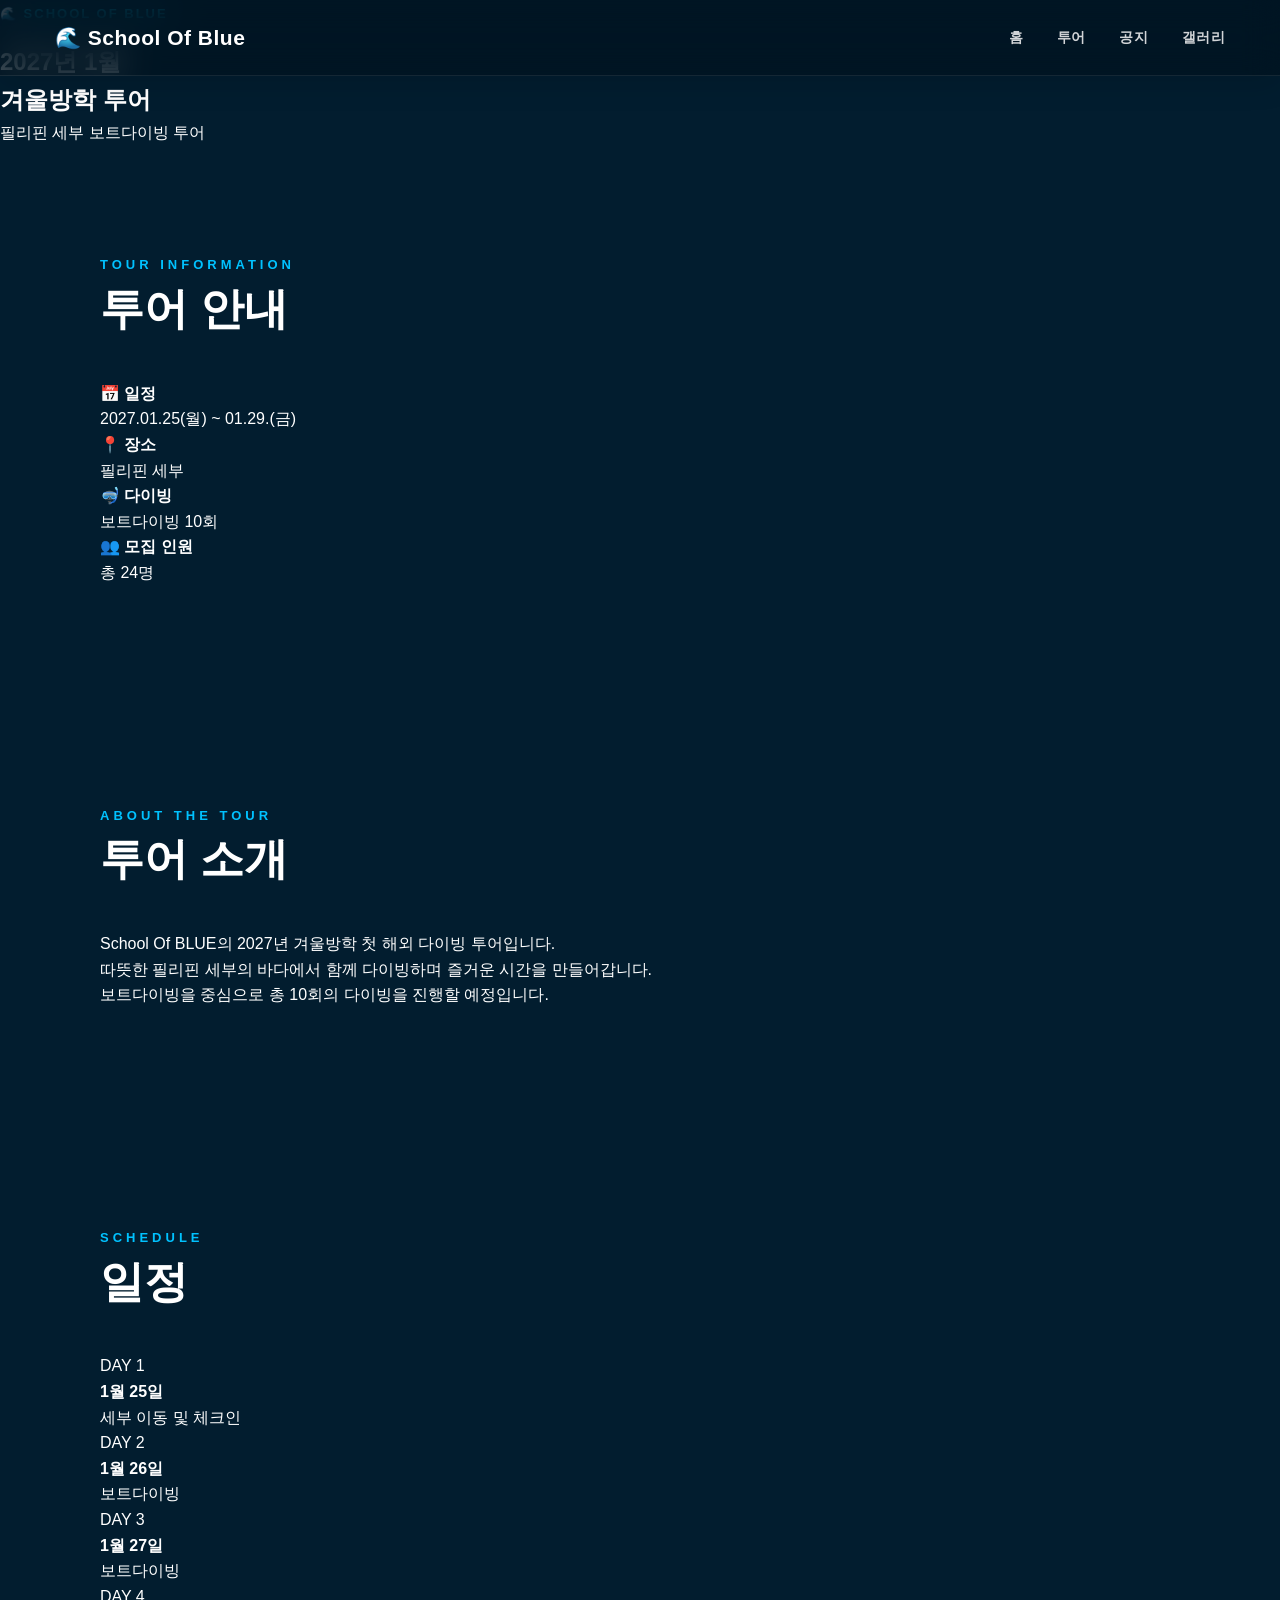
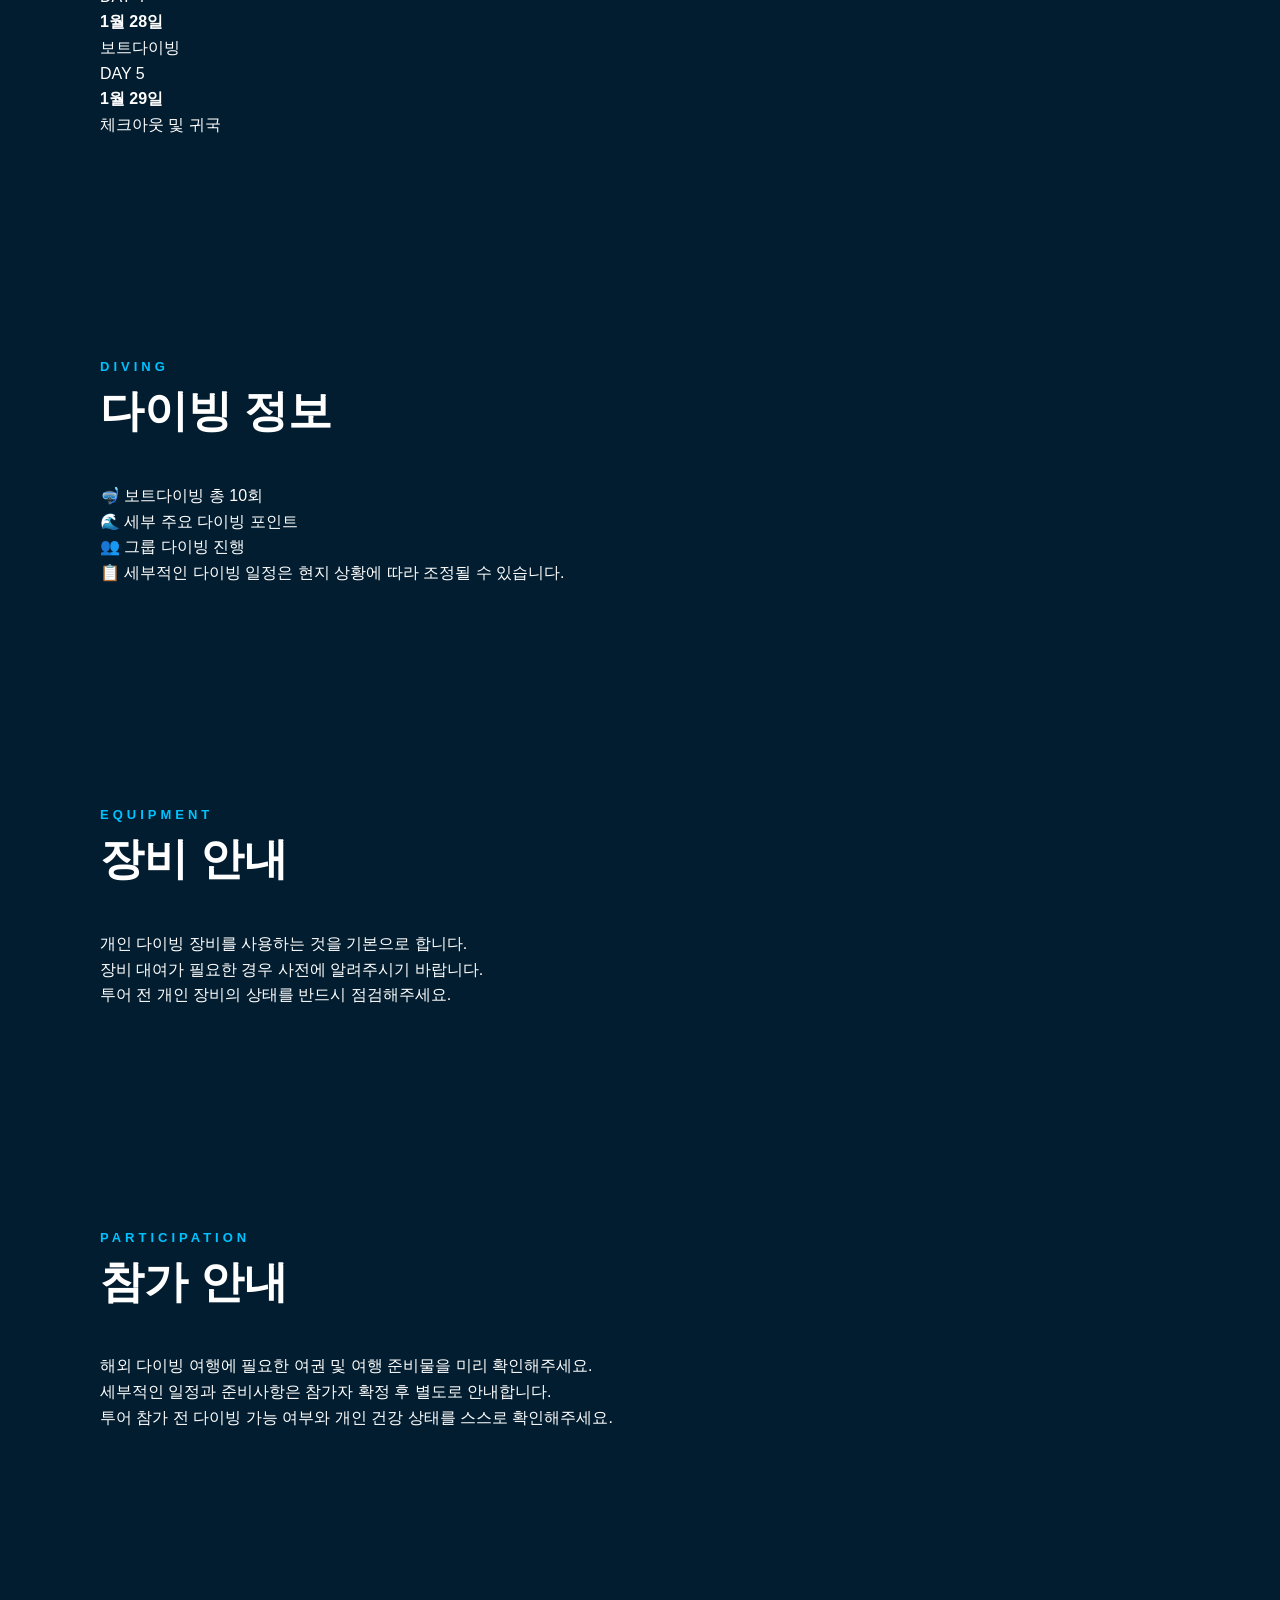
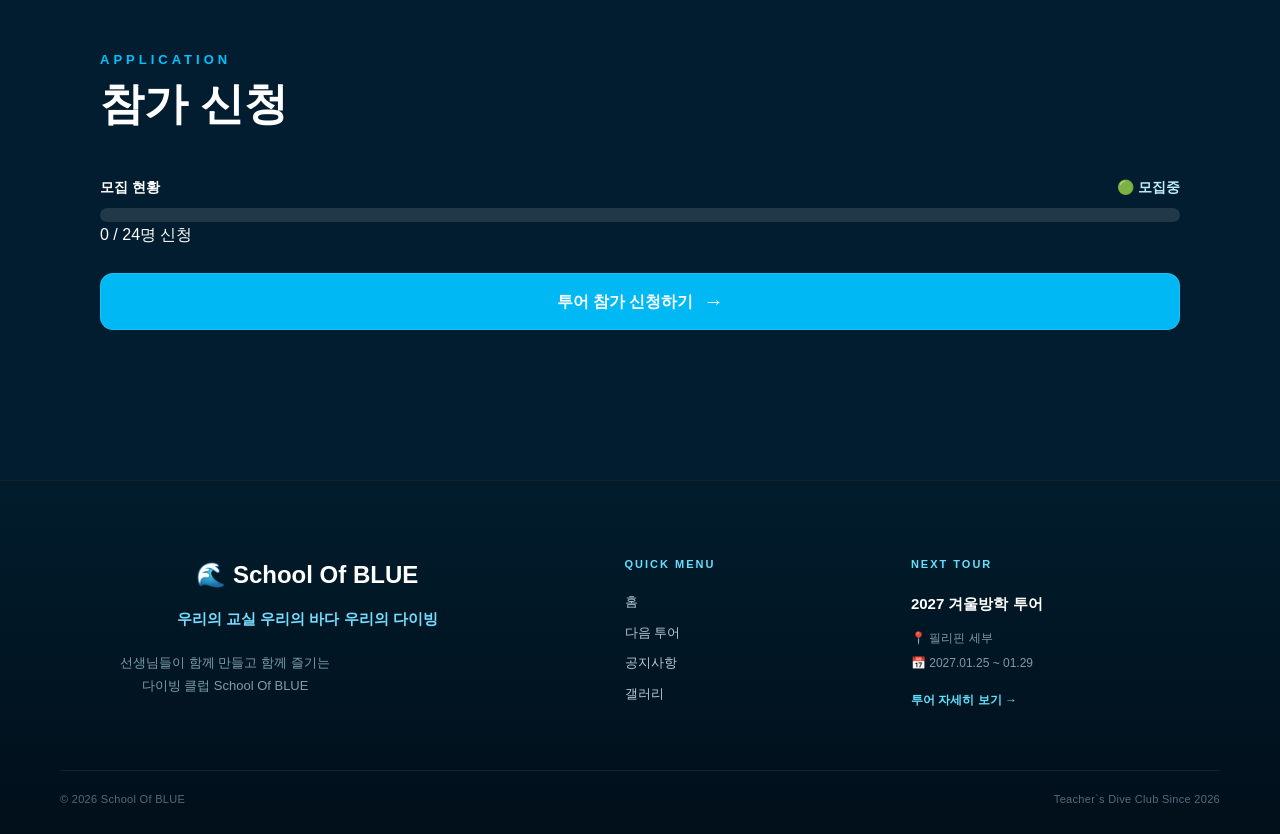
==== commit 651c25dd: "Summary" ====
--- a/jeju-tour.html
+++ b/jeju-tour.html
@@ -9,422 +9,14 @@
     name="viewport"
     content="width=device-width, initial-scale=1.0">
 
-  <title>2027년 1월 겨울방학 세부 투어 | School Of BLUE</title>
+  <title>
+    2027년 1월 겨울방학 세부 투어 | School Of BLUE
+  </title>
 
   <link
     rel="stylesheet"
     href="css/style.css">
 
-
-  <style>
-
-    /* =========================
-       투어 상세 페이지
-    ========================== */
-
-    .tour-page {
-      padding-top: 80px;
-    }
-
-
-    .tour-hero {
-
-      min-height: 400px;
-
-      display: flex;
-
-      justify-content: center;
-
-      align-items: center;
-
-      text-align: center;
-
-      padding: 40px 20px;
-
-      background:
-        linear-gradient(
-          rgba(0, 30, 50, 0.45),
-          rgba(0, 30, 50, 0.75)
-        ),
-        linear-gradient(
-          135deg,
-          #0877a8,
-          #02446c
-        );
-
-    }
-
-
-    .tour-hero-content {
-      max-width: 900px;
-    }
-
-
-    .tour-hero-small {
-
-      margin-bottom: 15px;
-
-      color: #8be8ff;
-
-      font-size: 15px;
-
-      font-weight: 700;
-
-      letter-spacing: 3px;
-
-    }
-
-
-    .tour-hero h1 {
-
-      font-size: clamp(
-        40px,
-        7vw,
-        70px
-      );
-
-      letter-spacing: 2px;
-
-      line-height: 1.2;
-
-    }
-
-
-    .tour-hero-subtitle {
-
-      margin-top: 20px;
-
-      font-size: 20px;
-
-      color: #dff8ff;
-
-    }
-
-
-    .tour-content {
-
-      max-width: 1100px;
-
-      margin: 0 auto;
-
-      padding: 70px 25px;
-
-    }
-
-
-    .back-btn {
-
-      display: inline-block;
-
-      margin-bottom: 35px;
-
-      color: #00c2ff;
-
-      text-decoration: none;
-
-      font-weight: 600;
-
-    }
-
-
-    .back-btn:hover {
-
-      color: #8be8ff;
-
-    }
-
-
-    /* =========================
-       투어 기본 정보
-    ========================== */
-
-    .tour-info-grid {
-
-      display: grid;
-
-      grid-template-columns:
-        repeat(4, 1fr);
-
-      gap: 20px;
-
-      margin-bottom: 50px;
-
-    }
-
-
-    .tour-info-box {
-
-      padding: 25px;
-
-      background: #0a4368;
-
-      border-radius: 18px;
-
-    }
-
-
-    .tour-info-box h3 {
-
-      margin-bottom: 10px;
-
-      color: #8be8ff;
-
-    }
-
-
-    .tour-info-box p {
-
-      color: #ffffff;
-
-    }
-
-
-    /* =========================
-       상세 박스
-    ========================== */
-
-    .detail-box {
-
-      margin-bottom: 30px;
-
-      padding: 35px;
-
-      background: #073650;
-
-      border-radius: 20px;
-
-    }
-
-
-    .detail-box h2 {
-
-      margin-bottom: 20px;
-
-      font-size: 28px;
-
-    }
-
-
-    .detail-box p {
-
-      color: #dff8ff;
-
-    }
-
-
-    .detail-box ul {
-
-      padding-left: 25px;
-
-    }
-
-
-    .detail-box li {
-
-      margin: 12px 0;
-
-      color: #e4f6ff;
-
-    }
-
-
-    /* =========================
-       모집 안내
-    ========================== */
-
-    .apply-box {
-
-      padding: 40px;
-
-      text-align: center;
-
-      background:
-        linear-gradient(
-          135deg,
-          #075b88,
-          #063a59
-        );
-
-      border-radius: 25px;
-
-    }
-
-
-    .apply-box h2 {
-
-      margin-bottom: 10px;
-
-    }
-
-
-    .apply-box > p {
-
-      color: #d5f5ff;
-
-    }
-
-
-    /* =========================
-       신청자 수
-    ========================== */
-
-    .member-count {
-
-      margin-top: 15px;
-
-      font-size: 20px;
-
-      font-weight: 700;
-
-      color: #ffffff;
-
-    }
-
-
-    /* =========================
-       신청자 진행률
-    ========================== */
-
-    .member-progress {
-
-      max-width: 500px;
-
-      height: 12px;
-
-      margin: 15px auto 0;
-
-      background:
-        rgba(
-          255,
-          255,
-          255,
-          0.2
-        );
-
-      border-radius: 20px;
-
-      overflow: hidden;
-
-    }
-
-
-    .member-progress-bar {
-
-      width: 0%;
-
-      height: 100%;
-
-      background: #00c2ff;
-
-      border-radius: 20px;
-
-      transition:
-        width 0.5s ease;
-
-    }
-
-
-    /* =========================
-       신청 버튼
-    ========================== */
-
-    .apply-btn {
-
-      display: inline-block;
-
-      margin-top: 25px;
-
-      padding: 16px 40px;
-
-      border-radius: 50px;
-
-      background: #00c2ff;
-
-      color: white;
-
-      text-decoration: none;
-
-      font-weight: 700;
-
-      font-size: 18px;
-
-      transition: 0.3s;
-
-    }
-
-
-    .apply-btn:hover {
-
-      background: #00a8e8;
-
-      transform: translateY(-2px);
-
-    }
-
-
-    /* =========================
-       모바일
-    ========================== */
-
-    @media (max-width: 768px) {
-
-      .tour-page {
-
-        padding-top: 120px;
-
-      }
-
-
-      .tour-info-grid {
-
-        grid-template-columns:
-          1fr 1fr;
-
-      }
-
-
-      .detail-box {
-
-        padding: 25px;
-
-      }
-
-
-      .tour-hero-subtitle {
-
-        font-size: 17px;
-
-      }
-
-    }
-
-
-    @media (max-width: 500px) {
-
-      .tour-info-grid {
-
-        grid-template-columns: 1fr;
-
-      }
-
-
-      .tour-hero h1 {
-
-        font-size: 40px;
-
-      }
-
-
-      .apply-box {
-
-        padding: 30px 20px;
-
-      }
-
-    }
-
-  </style>
-
 </head>
 
 
@@ -438,9 +30,7 @@
   <header class="header">
 
     <div class="logo">
-
       🌊 School Of Blue
-
     </div>
 
 
@@ -467,20 +57,25 @@
   </header>
 
 
-  <main class="tour-page">
+
+  <!-- =========================
+       투어 상세
+  ========================== -->
+
+  <main>
 
 
     <!-- =========================
-         투어 제목
+         투어 헤더
     ========================== -->
 
-    <section class="tour-hero">
-
-      <div class="tour-hero-content">
-
-        <p class="tour-hero-small">
-          SCHOOL OF BLUE
-        </p>
+    <section class="tour-detail-hero">
+
+      <div class="tour-detail-hero-content">
+
+        <span class="tour-label">
+          🌊 SCHOOL OF BLUE
+        </span>
 
 
         <h1>
@@ -489,7 +84,7 @@
         </h1>
 
 
-        <p class="tour-hero-subtitle">
+        <p>
           필리핀 세부 보트다이빙 투어
         </p>
 
@@ -498,46 +93,57 @@
     </section>
 
 
-    <div class="tour-content">
-
-
-      <!-- 메인으로 돌아가기 -->
-
-      <a
-        href="index.html"
-        class="back-btn">
-
-        ← 메인으로 돌아가기
-
-      </a>
-
-
-      <!-- =========================
-           기본 정보
-      ========================== -->
+
+    <!-- =========================
+         투어 기본 정보
+    ========================== -->
+
+    <section class="section">
+
+      <div class="section-title">
+
+        <p>
+          TOUR INFORMATION
+        </p>
+
+        <h2>
+          투어 안내
+        </h2>
+
+      </div>
+
 
       <div class="tour-info-grid">
 
 
-        <div class="tour-info-box">
-
-          <h3>
-            📅 일정
-          </h3>
+        <div class="tour-info-card">
+
+          <span>
+            📅
+          </span>
+
+          <strong>
+            일정
+          </strong>
 
           <p>
-            2027.01.25.(월)<br>
-            ~ 01.29.(금)
+            2027.01.25(월)
+            ~
+            01.29.(금)
           </p>
 
         </div>
 
 
-        <div class="tour-info-box">
-
-          <h3>
-            📍 장소
-          </h3>
+        <div class="tour-info-card">
+
+          <span>
+            📍
+          </span>
+
+          <strong>
+            장소
+          </strong>
 
           <p>
             필리핀 세부
@@ -546,11 +152,15 @@
         </div>
 
 
-        <div class="tour-info-box">
-
-          <h3>
-            🤿 다이빙
-          </h3>
+        <div class="tour-info-card">
+
+          <span>
+            🤿
+          </span>
+
+          <strong>
+            다이빙
+          </strong>
 
           <p>
             보트다이빙 10회
@@ -559,11 +169,15 @@
         </div>
 
 
-        <div class="tour-info-box">
-
-          <h3>
-            👥 모집 인원
-          </h3>
+        <div class="tour-info-card">
+
+          <span>
+            👥
+          </span>
+
+          <strong>
+            모집 인원
+          </strong>
 
           <p>
             총 24명
@@ -574,252 +188,377 @@
 
       </div>
 
-
-      <!-- =========================
-           투어 소개
-      ========================== -->
-
-      <div class="detail-box">
+    </section>
+
+
+
+    <!-- =========================
+         투어 소개
+    ========================== -->
+
+    <section class="section">
+
+      <div class="section-title">
+
+        <p>
+          ABOUT THE TOUR
+        </p>
 
         <h2>
-          🌊 투어 소개
+          투어 소개
         </h2>
 
-
-        <p>
-
-          2027년 겨울방학을 맞아
-          필리핀 세부에서
-          함께 다이빙하는 투어입니다.
-
-        </p>
-
-
-        <p style="margin-top: 15px;">
-
-          총 10회의 보트다이빙을 중심으로
-          세부의 다양한 다이빙 포인트를
-          함께 경험할 예정입니다.
-
-        </p>
-
-      </div>
-
-
-      <!-- =========================
-           일정
-      ========================== -->
-
-      <div class="detail-box">
+      </div>
+
+
+      <div class="tour-detail-content">
+
+        <p>
+
+          School Of BLUE의
+          2027년 겨울방학 첫 해외 다이빙 투어입니다.
+
+        </p>
+
+
+        <p>
+
+          따뜻한 필리핀 세부의 바다에서
+          함께 다이빙하며 즐거운 시간을 만들어갑니다.
+
+        </p>
+
+
+        <p>
+
+          보트다이빙을 중심으로
+          총 10회의 다이빙을 진행할 예정입니다.
+
+        </p>
+
+      </div>
+
+    </section>
+
+
+
+    <!-- =========================
+         일정
+    ========================== -->
+
+    <section class="section">
+
+      <div class="section-title">
+
+        <p>
+          SCHEDULE
+        </p>
 
         <h2>
-          🗓 투어 일정
+          일정
         </h2>
 
-
-        <ul>
-
-          <li>
-            <strong>1월 25일(월)</strong>
-            -
-            세부 이동 및 체크인
-          </li>
-
-          <li>
-            <strong>1월 26일(화)</strong>
-            -
-            보트다이빙 일정
-          </li>
-
-          <li>
-            <strong>1월 27일(수)</strong>
-            -
-            보트다이빙 일정
-          </li>
-
-          <li>
-            <strong>1월 28일(목)</strong>
-            -
-            보트다이빙 일정
-          </li>
-
-          <li>
-            <strong>1월 29일(금)</strong>
-            -
-            귀국
-          </li>
-
-        </ul>
-
-
-        <p style="margin-top: 20px;">
-
-          ※ 세부 일정과 다이빙 포인트는
-          현지 상황 및 보트 운영 상황에 따라
-          변경될 수 있습니다.
-
-        </p>
-
-      </div>
-
-
-      <!-- =========================
-           다이빙
-      ========================== -->
-
-      <div class="detail-box">
+      </div>
+
+
+      <div class="tour-schedule">
+
+
+        <div class="schedule-item">
+
+          <div class="schedule-day">
+            DAY 1
+          </div>
+
+          <div class="schedule-content">
+
+            <strong>
+              1월 25일
+            </strong>
+
+            <p>
+              세부 이동 및 체크인
+            </p>
+
+          </div>
+
+        </div>
+
+
+        <div class="schedule-item">
+
+          <div class="schedule-day">
+            DAY 2
+          </div>
+
+          <div class="schedule-content">
+
+            <strong>
+              1월 26일
+            </strong>
+
+            <p>
+              보트다이빙
+            </p>
+
+          </div>
+
+        </div>
+
+
+        <div class="schedule-item">
+
+          <div class="schedule-day">
+            DAY 3
+          </div>
+
+          <div class="schedule-content">
+
+            <strong>
+              1월 27일
+            </strong>
+
+            <p>
+              보트다이빙
+            </p>
+
+          </div>
+
+        </div>
+
+
+        <div class="schedule-item">
+
+          <div class="schedule-day">
+            DAY 4
+          </div>
+
+          <div class="schedule-content">
+
+            <strong>
+              1월 28일
+            </strong>
+
+            <p>
+              보트다이빙
+            </p>
+
+          </div>
+
+        </div>
+
+
+        <div class="schedule-item">
+
+          <div class="schedule-day">
+            DAY 5
+          </div>
+
+          <div class="schedule-content">
+
+            <strong>
+              1월 29일
+            </strong>
+
+            <p>
+              체크아웃 및 귀국
+            </p>
+
+          </div>
+
+        </div>
+
+
+      </div>
+
+    </section>
+
+
+
+    <!-- =========================
+         다이빙 정보
+    ========================== -->
+
+    <section class="section">
+
+      <div class="section-title">
+
+        <p>
+          DIVING
+        </p>
 
         <h2>
-          🤿 다이빙 안내
+          다이빙 정보
         </h2>
 
-
-        <ul>
-
-          <li>
-            총 <strong>보트다이빙 10회</strong>
-          </li>
-
-          <li>
-            세부 주요 다이빙 포인트 진행 예정
-          </li>
-
-          <li>
-            기상 및 해상 상황에 따라
-            일정이 변경될 수 있습니다.
-          </li>
-
-          <li>
-            참가자의 자격 및 다이빙 경험을
-            고려하여 안전하게 진행합니다.
-          </li>
-
-        </ul>
-
-      </div>
-
-
-      <!-- =========================
-           준비물
-      ========================== -->
-
-      <div class="detail-box">
+      </div>
+
+
+      <div class="tour-detail-content">
+
+        <p>
+          🤿 보트다이빙 총 10회
+        </p>
+
+        <p>
+          🌊 세부 주요 다이빙 포인트
+        </p>
+
+        <p>
+          👥 그룹 다이빙 진행
+        </p>
+
+        <p>
+          📋 세부적인 다이빙 일정은
+          현지 상황에 따라 조정될 수 있습니다.
+        </p>
+
+      </div>
+
+    </section>
+
+
+
+    <!-- =========================
+         장비
+    ========================== -->
+
+    <section class="section">
+
+      <div class="section-title">
+
+        <p>
+          EQUIPMENT
+        </p>
 
         <h2>
-          🎒 준비물
+          장비 안내
         </h2>
 
-
-        <ul>
-
-          <li>
-            다이빙 자격증
-          </li>
-
-          <li>
-            로그북 또는 다이빙 기록
-          </li>
-
-          <li>
-            다이빙 컴퓨터
-          </li>
-
-          <li>
-            DSMB 및 릴
-          </li>
-
-          <li>
-            개인 다이빙 장비
-            또는 장비 대여 신청
-          </li>
-
-          <li>
-            여권 및 여행 관련 서류
-          </li>
-
-          <li>
-            멀미약 및 개인 상비약
-          </li>
-
-        </ul>
-
-      </div>
-
-
-      <!-- =========================
-           참가 안내
-      ========================== -->
-
-      <div class="detail-box">
+      </div>
+
+
+      <div class="tour-detail-content">
+
+        <p>
+          개인 다이빙 장비를 사용하는 것을 기본으로 합니다.
+        </p>
+
+        <p>
+          장비 대여가 필요한 경우
+          사전에 알려주시기 바랍니다.
+        </p>
+
+        <p>
+          투어 전 개인 장비의 상태를
+          반드시 점검해주세요.
+        </p>
+
+      </div>
+
+    </section>
+
+
+
+    <!-- =========================
+         참가 안내
+    ========================== -->
+
+    <section class="section">
+
+      <div class="section-title">
+
+        <p>
+          PARTICIPATION
+        </p>
 
         <h2>
-          📌 참가 안내
+          참가 안내
         </h2>
 
-
-        <ul>
-
-          <li>
-            모집 정원은 총 <strong>24명</strong>입니다.
-          </li>
-
-          <li>
-            신청 후 세부 일정 및 비용에 대한
-            별도 안내가 진행됩니다.
-          </li>
-
-          <li>
-            항공권, 숙박, 식사,
-            장비 렌탈 등의 포함 여부는
-            추후 최종 안내합니다.
-          </li>
-
-          <li>
-            신청 인원이 모집 정원을 초과할 경우
-            신청이 조기 마감될 수 있습니다.
-          </li>
-
-        </ul>
-
-      </div>
-
-
-      <!-- =========================
-           모집 및 신청
-      ========================== -->
-
-      <div class="apply-box">
+      </div>
+
+
+      <div class="tour-detail-content">
+
+        <p>
+          해외 다이빙 여행에 필요한
+          여권 및 여행 준비물을 미리 확인해주세요.
+        </p>
+
+        <p>
+          세부적인 일정과 준비사항은
+          참가자 확정 후 별도로 안내합니다.
+        </p>
+
+        <p>
+          투어 참가 전 다이빙 가능 여부와
+          개인 건강 상태를 스스로 확인해주세요.
+        </p>
+
+      </div>
+
+    </section>
+
+
+
+    <!-- =========================
+         신청 현황
+    ========================== -->
+
+    <section class="section">
+
+      <div class="section-title">
+
+        <p>
+          APPLICATION
+        </p>
 
         <h2>
-          👥 투어 참가 신청
+          참가 신청
         </h2>
 
-
-        <p>
-          현재 모집 현황을 확인하고
-          참가 신청을 진행해주세요.
-        </p>
+      </div>
+
+
+      <div class="tour-apply-box">
+
+
+        <!-- 모집 상태 -->
+
+        <div class="progress-header">
+
+          <span>
+            모집 현황
+          </span>
+
+
+          <span id="tourRecruitStatus">
+            🟢 모집중
+          </span>
+
+        </div>
+
+
+        <!-- 진행바 -->
+
+        <div class="progress">
+
+          <div
+            class="progress-bar"
+            id="tourProgressBar">
+          </div>
+
+        </div>
 
 
         <!-- 신청자 수 -->
 
-        <p
-          id="memberCount"
+        <div
+          id="tourMemberCount"
           class="member-count">
 
-          신청자 수를 불러오는 중...
-
-        </p>
-
-
-        <!-- 진행률 -->
-
-        <div class="member-progress">
-
-          <div
-            id="progressBar"
-            class="member-progress-bar">
-          </div>
+          0 / 24명 신청
 
         </div>
 
@@ -828,46 +567,154 @@
 
         <a
           href="https://docs.google.com/forms/d/e/1FAIpQLSdjXaO0dr0UXh7x-Pntg86cD0OHeU1XsHfDaTIuzFAX_5zpPA/viewform?usp=header"
-          class="apply-btn"
-          target="_blank">
-
-          투어 신청하기
+          target="_blank"
+          class="tour-btn"
+          id="tourApplyButton">
+
+          투어 참가 신청하기
+
+          <span>
+            →
+          </span>
 
         </a>
 
-      </div>
-
-
-    </div>
+
+      </div>
+
+    </section>
+
 
   </main>
+
 
 
   <!-- =========================
        푸터
   ========================== -->
 
-  <footer>
-
-    <h3>
-      🌊 School Of BLUE
-    </h3>
-
-
-    <p>
-      우리의 교실 우리의 바다 우리의 다이빙
-    </p>
-
-
-    <p class="copyright">
-      © 2026 School Of BLUE
-    </p>
+  <footer class="site-footer">
+
+
+    <div class="footer-inner">
+
+
+      <!-- 클럽 소개 -->
+
+      <div class="footer-brand">
+
+        <h3>
+          🌊 School Of BLUE
+        </h3>
+
+
+        <p class="footer-slogan">
+
+          우리의 교실 우리의 바다 우리의 다이빙
+
+        </p>
+
+
+        <p class="footer-description">
+
+          선생님들이 함께 만들고 함께 즐기는<br>
+          다이빙 클럽 School Of BLUE
+
+        </p>
+
+      </div>
+
+
+
+      <!-- 빠른 메뉴 -->
+
+      <div class="footer-menu">
+
+        <h4>
+          QUICK MENU
+        </h4>
+
+
+        <a href="index.html">
+          홈
+        </a>
+
+
+        <a href="index.html#tour">
+          다음 투어
+        </a>
+
+
+        <a href="index.html#notice">
+          공지사항
+        </a>
+
+
+        <a href="index.html#gallery">
+          갤러리
+        </a>
+
+      </div>
+
+
+
+      <!-- 다음 투어 -->
+
+      <div class="footer-tour">
+
+        <h4>
+          NEXT TOUR
+        </h4>
+
+
+        <strong>
+          2027 겨울방학 투어
+        </strong>
+
+
+        <p>
+          📍 필리핀 세부
+        </p>
+
+
+        <p>
+          📅 2027.01.25 ~ 01.29
+        </p>
+
+
+        <a href="jeju-tour.html">
+          투어 자세히 보기 →
+        </a>
+
+      </div>
+
+
+    </div>
+
+
+
+    <!-- 하단 -->
+
+    <div class="footer-bottom">
+
+      <span>
+        © 2026 School Of BLUE
+      </span>
+
+
+      <span>
+        Teacher`s Dive Club Since 2026
+      </span>
+
+    </div>
+
 
   </footer>
 
 
+
   <!-- =========================
-       신청자 수 자동 연동
+       신청자 수 API
   ========================== -->
 
   <script>
@@ -883,17 +730,25 @@
       .then(data => {
 
 
+        // =========================
+        // 신청자 수
+        // =========================
+
         const currentMembers =
           Number(data.current) || 0;
 
 
+        // =========================
+        // 총 모집 인원
+        // =========================
+
         const totalMembers =
           Number(data.total) || 24;
 
 
-        /* =========================
-           모집률 계산
-        ========================== */
+        // =========================
+        // 모집률
+        // =========================
 
         const percentage =
           Math.min(
@@ -902,38 +757,109 @@
           );
 
 
-        /* =========================
-           신청자 숫자
-        ========================== */
+        // =========================
+        // 진행바
+        // =========================
+
+        const progressBar =
+          document.getElementById(
+            "tourProgressBar"
+          );
+
+
+        if (progressBar) {
+
+          progressBar.style.width =
+            percentage + "%";
+
+        }
+
+
+        // =========================
+        // 신청자 수
+        // =========================
 
         const memberCount =
           document.getElementById(
-            "memberCount"
+            "tourMemberCount"
           );
 
 
-        /* =========================
-           진행률
-        ========================== */
-
-        const progressBar =
+        if (memberCount) {
+
+          memberCount.textContent =
+            `${currentMembers} / ${totalMembers}명 신청`;
+
+        }
+
+
+        // =========================
+        // 모집 상태
+        // =========================
+
+        const recruitStatus =
           document.getElementById(
-            "progressBar"
+            "tourRecruitStatus"
           );
 
 
-        if (memberCount) {
-
-          memberCount.textContent =
-            `현재 ${currentMembers}명 / 정원 ${totalMembers}명`;
+        if (recruitStatus) {
+
+
+          if (
+            currentMembers >= totalMembers
+          ) {
+
+            recruitStatus.textContent =
+              "🔴 모집 마감";
+
+          }
+
+          else {
+
+            recruitStatus.textContent =
+              "🟢 모집중";
+
+          }
 
         }
 
 
-        if (progressBar) {
-
-          progressBar.style.width =
-            percentage + "%";
+        // =========================
+        // 신청 버튼
+        // =========================
+
+        const applyButton =
+          document.getElementById(
+            "tourApplyButton"
+          );
+
+
+        if (applyButton) {
+
+
+          if (
+            currentMembers >= totalMembers
+          ) {
+
+            applyButton.textContent =
+              "모집 마감";
+
+            applyButton.removeAttribute(
+              "href"
+            );
+
+            applyButton.removeAttribute(
+              "target"
+            );
+
+            applyButton.style.opacity =
+              "0.5";
+
+            applyButton.style.cursor =
+              "not-allowed";
+
+          }
 
         }
 
@@ -947,20 +873,6 @@
           error
         );
 
-
-        const memberCount =
-          document.getElementById(
-            "memberCount"
-          );
-
-
-        if (memberCount) {
-
-          memberCount.textContent =
-            "신청자 수를 불러올 수 없습니다.";
-
-        }
-
       });
 
   </script>
--- a/css/style.css
+++ b/css/style.css
@@ -26,6 +26,7 @@
 
 .header {
   position: fixed;
+
   top: 0;
   left: 0;
 
@@ -38,8 +39,12 @@
   justify-content: space-between;
   align-items: center;
 
-  background: rgba(0, 20, 35, 0.75);
-  backdrop-filter: blur(12px);
+  background: rgba(0, 15, 28, 0.68);
+
+  backdrop-filter: blur(14px);
+
+  border-bottom:
+    1px solid rgba(255, 255, 255, 0.08);
 
   z-index: 1000;
 }
@@ -47,22 +52,49 @@
 
 .logo {
   font-size: 24px;
+
   font-weight: 700;
+
   letter-spacing: 1px;
+
+  white-space: nowrap;
 }
 
 
 .nav {
   display: flex;
+
   gap: 30px;
 }
 
 
 .nav a {
+  position: relative;
+
   color: white;
+
   text-decoration: none;
+
   font-weight: 600;
+
   transition: 0.3s;
+}
+
+
+.nav a::after {
+  content: "";
+
+  position: absolute;
+
+  left: 0;
+  bottom: -8px;
+
+  width: 0;
+  height: 2px;
+
+  background: #00d4ff;
+
+  transition: width 0.3s ease;
 }
 
 
@@ -71,306 +103,572 @@
 }
 
 
-/* ===================================
-   메인 화면
+.nav a:hover::after {
+  width: 100%;
+}
+
+
+/* ===================================
+   메인 히어로
 =================================== */
 
 .hero {
+  position: relative;
+
   min-height: 100vh;
 
   display: flex;
+
   justify-content: center;
   align-items: center;
 
   text-align: center;
 
-  padding: 100px 20px 50px;
+  padding: 120px 20px 70px;
+
+  overflow: hidden;
 
   background:
-    radial-gradient(
-      circle at 50% 100%,
-      #0876a9 0%,
-      #03527f 35%,
-      #012a45 70%,
-      #011b2d 100%
+    linear-gradient(
+      rgba(0, 18, 32, 0.48),
+      rgba(0, 15, 30, 0.72)
+    ),
+    url("../images/Dive.jpg");
+
+  background-size: cover;
+
+  background-position: center;
+
+  background-repeat: no-repeat;
+}
+
+
+/* 바다 사진 위 분위기 */
+
+.hero::after {
+  content: "";
+
+  position: absolute;
+
+  inset: 0;
+
+  background:
+    linear-gradient(
+      to bottom,
+      rgba(0, 0, 0, 0.15),
+      rgba(0, 20, 35, 0.25),
+      #021d2f
     );
-}
-
+
+  pointer-events: none;
+}
+
+
+/* 히어로 내용 */
 
 .hero-content {
-  max-width: 900px;
+  position: relative;
+
+  z-index: 2;
+
+  max-width: 950px;
+
+  animation:
+    heroFade 1.2s ease;
+}
+
+
+@keyframes heroFade {
+
+  from {
+
+    opacity: 0;
+
+    transform:
+      translateY(25px);
+
+  }
+
+  to {
+
+    opacity: 1;
+
+    transform:
+      translateY(0);
+
+  }
+
 }
 
 
 .hero-small {
-  font-size: 16px;
+  margin-bottom: 20px;
+
+  font-size: 15px;
+
+  font-weight: 600;
+
+  letter-spacing: 6px;
+
+  color: #bdefff;
+
+  text-transform: uppercase;
+}
+
+
+.hero h1 {
+  margin-bottom: 25px;
+
+  font-size:
+    clamp(
+      52px,
+      9vw,
+      105px
+    );
+
+  line-height: 1;
+
   letter-spacing: 5px;
-  margin-bottom: 20px;
-  opacity: 0.8;
-}
-
-
-.hero h1 {
-  font-size: clamp(48px, 8vw, 90px);
-  line-height: 1.05;
-  letter-spacing: 4px;
-  margin-bottom: 25px;
+
+  text-shadow:
+    0 5px 25px
+    rgba(0, 0, 0, 0.35);
 }
 
 
 .hero-subtitle {
-  font-size: 24px;
-  margin-bottom: 40px;
-  opacity: 0.9;
-}
-
+  margin-bottom: 42px;
+
+  font-size:
+    clamp(
+      19px,
+      3vw,
+      27px
+    );
+
+  font-weight: 500;
+
+  color: #e5faff;
+
+  letter-spacing: 1px;
+
+  text-shadow:
+    0 3px 15px
+    rgba(0, 0, 0, 0.45);
+}
+
+
+/* ===================================
+   메인 버튼
+=================================== */
 
 .main-btn {
-  display: inline-block;
+  display: inline-flex;
+
+  align-items: center;
+  justify-content: center;
+
+  min-width: 190px;
 
   padding: 16px 38px;
 
   border-radius: 50px;
-
-  background: #00c2ff;
-  color: white;
-
-  text-decoration: none;
-
-  font-size: 18px;
-  font-weight: 700;
-
-  transition: 0.3s;
-}
-
-
-.main-btn:hover {
-  transform: translateY(-4px);
-  background: #00a8e8;
-}
-
-
-/* ===================================
-   공통 섹션
-=================================== */
-
-.section {
-  padding: 100px 60px;
-
-  max-width: 1200px;
-
-  margin: 0 auto;
-}
-
-
-.section-title {
-  margin-bottom: 40px;
-}
-
-
-.section-title p {
-  color: #00c2ff;
-
-  font-size: 14px;
-  font-weight: 700;
-
-  letter-spacing: 3px;
-
-  margin-bottom: 5px;
-}
-
-
-.section-title h2 {
-  font-size: 40px;
-}
-
-
-/* ===================================
-   투어 카드
-=================================== */
-
-.tour-card {
-  display: grid;
-
-  grid-template-columns: 1fr 1fr;
-
-  gap: 40px;
-
-  padding: 45px;
 
   background:
     linear-gradient(
       135deg,
-      #0a527d,
-      #073b5e
+      #00d4ff,
+      #009ed1
     );
 
-  border-radius: 25px;
+  color: white;
+
+  text-decoration: none;
+
+  font-size: 17px;
+
+  font-weight: 700;
 
   box-shadow:
-    0 20px 50px rgba(0, 0, 0, 0.25);
+    0 12px 30px
+    rgba(0, 180, 230, 0.25);
+
+  transition:
+    transform 0.3s ease,
+    box-shadow 0.3s ease;
+}
+
+
+.main-btn:hover {
+
+  transform:
+    translateY(-5px);
+
+  box-shadow:
+    0 18px 40px
+    rgba(0, 180, 230, 0.4);
+}
+
+
+/* ===================================
+   공통 섹션
+=================================== */
+
+.section {
+  max-width: 1200px;
+
+  margin: 0 auto;
+
+  padding:
+    110px 60px;
+}
+
+
+.section-title {
+  margin-bottom: 45px;
+}
+
+
+.section-title p {
+
+  margin-bottom: 7px;
+
+  color: #00c2ff;
+
+  font-size: 13px;
+
+  font-weight: 800;
+
+  letter-spacing: 4px;
+}
+
+
+.section-title h2 {
+
+  font-size:
+    clamp(
+      32px,
+      5vw,
+      44px
+    );
+
+  line-height: 1.2;
+}
+
+
+/* ===================================
+   다음 투어 카드
+=================================== */
+
+.tour-card {
+
+  display: grid;
+
+  grid-template-columns:
+    1.1fr 0.9fr;
+
+  gap: 45px;
+
+  padding: 45px;
+
+  background:
+    linear-gradient(
+      135deg,
+      rgba(10, 82, 125, 0.95),
+      rgba(5, 52, 82, 0.95)
+    );
+
+  border:
+    1px solid
+    rgba(255, 255, 255, 0.08);
+
+  border-radius: 28px;
+
+  box-shadow:
+    0 25px 70px
+    rgba(0, 0, 0, 0.28);
+
+  overflow: hidden;
+
+  position: relative;
+}
+
+
+.tour-card::before {
+
+  content: "";
+
+  position: absolute;
+
+  width: 300px;
+  height: 300px;
+
+  right: -100px;
+  top: -120px;
+
+  border-radius: 50%;
+
+  background:
+    rgba(0, 196, 255, 0.08);
+
+  pointer-events: none;
 }
 
 
 .tour-label {
+
   display: inline-block;
 
+  margin-bottom: 18px;
+
   color: #00d4ff;
 
+  font-size: 13px;
+
+  font-weight: 800;
+
+  letter-spacing: 2px;
+}
+
+
+.tour-info h3 {
+
+  margin-bottom: 25px;
+
+  font-size:
+    clamp(
+      28px,
+      4vw,
+      38px
+    );
+
+  line-height: 1.25;
+}
+
+
+.tour-info p {
+
+  margin: 13px 0;
+
+  color: #e4f6ff;
+
+  font-size: 16px;
+}
+
+
+/* ===================================
+   투어 상태
+=================================== */
+
+.tour-status {
+
+  position: relative;
+
+  z-index: 2;
+
+  padding: 10px;
+}
+
+
+.countdown-title {
+
+  margin-bottom: 4px;
+
+  color: #bdefff;
+
   font-size: 14px;
+
+  font-weight: 600;
+}
+
+
+#countdown {
+
+  margin-bottom: 30px;
+
+  color: #00d4ff;
+
+  font-size:
+    clamp(
+      45px,
+      6vw,
+      60px
+    );
+
+  font-weight: 800;
+
+  line-height: 1;
+}
+
+
+.progress-title {
+
+  margin-bottom: 10px;
+
   font-weight: 700;
-
-  margin-bottom: 15px;
-}
-
-
-.tour-info h3 {
-  font-size: 36px;
-  margin-bottom: 25px;
-}
-
-
-.tour-info p {
-  margin: 10px 0;
-  color: #e4f6ff;
-}
-
-
-/* ===================================
-   투어 상태
-=================================== */
-
-.tour-status {
-  padding: 10px;
-}
-
-
-.countdown-title {
-  color: #bdefff;
-  margin-bottom: 5px;
-}
-
-
-#countdown {
-  font-size: 55px;
-  font-weight: 800;
-
-  color: #00d4ff;
-
-  margin-bottom: 30px;
-}
-
-
-.progress-title {
-  margin-bottom: 10px;
+}
+
+
+.progress {
+
+  width: 100%;
+
+  height: 14px;
+
+  background:
+    rgba(255, 255, 255, 0.12);
+
+  border-radius: 20px;
+
+  overflow: hidden;
+}
+
+
+.progress-bar {
+
+  width: 0%;
+
+  height: 100%;
+
+  background:
+    linear-gradient(
+      90deg,
+      #00aeea,
+      #00e0ff
+    );
+
+  border-radius: 20px;
+
+  transition:
+    width 1s ease;
+}
+
+
+#memberCount {
+
+  margin-top: 10px;
+
+  color: #dff8ff;
+
+  font-size: 14px;
+}
+
+
+/* ===================================
+   투어 상세 버튼
+=================================== */
+
+.tour-btn {
+
+  display: block;
+
+  width: 100%;
+
+  margin-top: 25px;
+
+  padding: 15px;
+
+  border:
+    1px solid
+    rgba(255, 255, 255, 0.12);
+
+  border-radius: 13px;
+
+  background:
+    rgba(0, 194, 255, 0.95);
+
+  color: white;
+
+  text-align: center;
+
+  text-decoration: none;
+
+  font-weight: 700;
+
+  transition:
+    transform 0.3s ease,
+    background 0.3s ease;
+}
+
+
+.tour-btn:hover {
+
+  background: #00a8e8;
+
+  transform:
+    translateY(-3px);
+}
+
+
+/* ===================================
+   공지사항
+=================================== */
+
+.notice-list {
+
+  background: #073650;
+
+  border:
+    1px solid
+    rgba(255, 255, 255, 0.06);
+
+  border-radius: 20px;
+
+  overflow: hidden;
+
+  box-shadow:
+    0 15px 40px
+    rgba(0, 0, 0, 0.15);
+}
+
+
+.notice-item {
+
+  display: flex;
+
+  align-items: center;
+
+  gap: 30px;
+
+  padding:
+    23px 30px;
+
+  border-bottom:
+    1px solid
+    rgba(255, 255, 255, 0.08);
+
+  transition:
+    background 0.3s ease;
+}
+
+
+.notice-item:last-child {
+
+  border-bottom: none;
+}
+
+
+.notice-item:hover {
+
+  background:
+    rgba(255, 255, 255, 0.035);
+}
+
+
+.notice-item span {
+
+  min-width: 100px;
+
+  color: #82dfff;
+
+  font-size: 13px;
+
   font-weight: 600;
 }
 
 
-.progress {
-  width: 100%;
-
-  height: 14px;
-
-  background: #164766;
-
-  border-radius: 20px;
-
-  overflow: hidden;
-}
-
-
-.progress-bar {
-  height: 100%;
-
-  width: 0%;
-
-  background: #00c2ff;
-
-  border-radius: 20px;
-
-  transition: width 1s ease;
-}
-
-
-#memberCount {
-  margin-top: 10px;
-  color: #dff8ff;
-}
-
-
-.tour-btn {
-  display: block;
-
-  width: 100%;
-
-  margin-top: 25px;
-
-  padding: 15px;
-
-  border-radius: 12px;
-
-  background: #00c2ff;
-  color: white;
-
-  text-align: center;
-
-  text-decoration: none;
-
-  font-weight: 700;
-
-  transition: 0.3s;
-}
-
-
-.tour-btn:hover {
-  background: #00a8e8;
-  transform: translateY(-2px);
-}
-
-
-/* ===================================
-   공지사항
-=================================== */
-
-.notice-list {
-  background: #073650;
-
-  border-radius: 20px;
-
-  overflow: hidden;
-}
-
-
-.notice-item {
-  display: flex;
-
-  align-items: center;
-
-  gap: 30px;
-
-  padding: 22px 30px;
-
-  border-bottom:
-    1px solid rgba(255, 255, 255, 0.1);
-}
-
-
-.notice-item:last-child {
-  border-bottom: none;
-}
-
-
-.notice-item span {
-  min-width: 100px;
-
-  color: #82dfff;
-
-  font-size: 14px;
-}
-
-
 .notice-item strong {
+
   font-weight: 500;
 }
 
@@ -380,6 +678,7 @@
 =================================== */
 
 .gallery-grid {
+
   display: grid;
 
   grid-template-columns:
@@ -390,7 +689,8 @@
 
 
 .gallery-box {
-  height: 220px;
+
+  height: 240px;
 
   display: flex;
 
@@ -408,16 +708,25 @@
 
   overflow: hidden;
 
-  transition: 0.3s;
+  transition:
+    transform 0.35s ease,
+    box-shadow 0.35s ease;
 }
 
 
 .gallery-box:hover {
-  transform: translateY(-8px);
+
+  transform:
+    translateY(-8px);
+
+  box-shadow:
+    0 18px 40px
+    rgba(0, 0, 0, 0.3);
 }
 
 
 .gallery-box img {
+
   width: 100%;
   height: 100%;
 
@@ -428,12 +737,14 @@
   cursor: pointer;
 
   transition:
-    transform 0.4s ease;
+    transform 0.5s ease;
 }
 
 
 .gallery-box:hover img {
-  transform: scale(1.05);
+
+  transform:
+    scale(1.06);
 }
 
 
@@ -442,6 +753,7 @@
 =================================== */
 
 .gallery-modal {
+
   display: none;
 
   position: fixed;
@@ -451,7 +763,7 @@
   inset: 0;
 
   background:
-    rgba(0, 0, 0, 0.85);
+    rgba(0, 0, 0, 0.88);
 
   justify-content: center;
   align-items: center;
@@ -461,7 +773,9 @@
 
 
 .gallery-modal img {
+
   max-width: 90%;
+
   max-height: 85vh;
 
   object-fit: contain;
@@ -469,11 +783,13 @@
   border-radius: 12px;
 
   box-shadow:
-    0 10px 40px rgba(0, 0, 0, 0.5);
+    0 10px 50px
+    rgba(0, 0, 0, 0.6);
 }
 
 
 .gallery-close {
+
   position: absolute;
 
   top: 20px;
@@ -494,6 +810,7 @@
 
 
 .gallery-close:hover {
+
   opacity: 0.7;
 }
 
@@ -503,25 +820,36 @@
 =================================== */
 
 footer {
-  padding: 50px 20px;
+
+  padding:
+    60px 20px;
 
   text-align: center;
 
   background: #011321;
+
+  border-top:
+    1px solid
+    rgba(255, 255, 255, 0.06);
 }
 
 
 footer h3 {
+
   margin-bottom: 10px;
+
+  font-size: 20px;
 }
 
 
 footer p {
+
   color: #b8d2df;
 }
 
 
 footer .copyright {
+
   margin-top: 20px;
 
   font-size: 13px;
@@ -536,106 +864,2445 @@
 
 @media (max-width: 768px) {
 
+  /* 상단 메뉴 */
+
   .header {
+
     height: auto;
 
     min-height: 70px;
 
-    padding: 15px 20px;
+    padding:
+      14px 20px;
 
     flex-direction: column;
 
+    gap: 10px;
+  }
+
+
+  .logo {
+
+    font-size: 20px;
+  }
+
+
+  .nav {
+
+    gap: 18px;
+  }
+
+
+  .nav a {
+
+    font-size: 13px;
+  }
+
+
+  /* 히어로 */
+
+  .hero {
+
+    min-height: 100svh;
+
+    padding:
+      140px 20px 70px;
+
+    background-position:
+      center center;
+  }
+
+
+  .hero-small {
+
+    font-size: 11px;
+
+    letter-spacing: 3px;
+  }
+
+
+  .hero h1 {
+
+    font-size:
+      clamp(
+        48px,
+        14vw,
+        75px
+      );
+
+    letter-spacing: 2px;
+  }
+
+
+  .hero-subtitle {
+
+    font-size: 18px;
+
+    line-height: 1.5;
+  }
+
+
+  /* 섹션 */
+
+  .section {
+
+    padding:
+      75px 20px;
+  }
+
+
+  /* 투어 */
+
+  .tour-card {
+
+    grid-template-columns: 1fr;
+
+    gap: 25px;
+
+    padding: 28px;
+  }
+
+
+  .tour-info h3 {
+
+    font-size: 28px;
+  }
+
+
+  #countdown {
+
+    font-size: 48px;
+  }
+
+
+  /* 공지 */
+
+  .notice-item {
+
+    flex-direction: column;
+
+    align-items: flex-start;
+
+    gap: 5px;
+
+    padding:
+      20px;
+  }
+
+
+  /* 갤러리 */
+
+  .gallery-grid {
+
+    grid-template-columns: 1fr;
+  }
+
+
+  .gallery-box {
+
+    height: 210px;
+  }
+
+
+  /* 확대창 */
+
+  .gallery-modal {
+
+    padding: 15px;
+  }
+
+
+  .gallery-modal img {
+
+    max-width: 95%;
+
+    max-height: 80vh;
+  }
+
+
+  .gallery-close {
+
+    top: 15px;
+
+    right: 20px;
+
+    font-size: 40px;
+  }
+
+}
+
+
+@media (max-width: 500px) {
+
+  .nav {
+
     gap: 12px;
   }
 
 
+  .nav a {
+
+    font-size: 12px;
+  }
+
+
+  .hero-small {
+
+    letter-spacing: 2px;
+  }
+
+
+  .hero-subtitle {
+
+    font-size: 17px;
+  }
+
+
+  .main-btn {
+
+    width: 100%;
+
+    max-width: 260px;
+  }
+
+}/* ===================================
+   다음 투어 카드 이미지
+=================================== */
+
+.tour-image {
+
+  position: relative;
+
+  min-height: 520px;
+
+  overflow: hidden;
+
+  border-radius: 20px;
+
+}
+
+
+.tour-image img {
+
+  width: 100%;
+
+  height: 100%;
+
+  min-height: 520px;
+
+  display: block;
+
+  object-fit: cover;
+
+  transition:
+    transform 0.6s ease;
+
+}
+
+
+.tour-card:hover .tour-image img {
+
+  transform:
+    scale(1.04);
+
+}
+
+
+.tour-image-overlay {
+
+  position: absolute;
+
+  inset: 0;
+
+  display: flex;
+
+  align-items: flex-end;
+
+  padding: 25px;
+
+  background:
+    linear-gradient(
+      to top,
+      rgba(0, 15, 30, 0.75),
+      transparent 50%
+    );
+
+}
+
+
+.tour-image-overlay span {
+
+  font-size: 12px;
+
+  font-weight: 700;
+
+  letter-spacing: 3px;
+
+  color: #ffffff;
+
+}
+
+
+/* ===================================
+   투어 상세 정보
+=================================== */
+
+.tour-details {
+
+  margin-bottom: 25px;
+
+}
+
+
+.tour-details p {
+
+  display: flex;
+
+  align-items: center;
+
+  gap: 10px;
+
+  margin: 12px 0;
+
+}
+
+
+.tour-details p span {
+
+  width: 25px;
+
+}
+
+
+/* ===================================
+   투어 D-day
+=================================== */
+
+.tour-countdown {
+
+  padding-top: 5px;
+
+}
+
+
+.tour-countdown #countdown {
+
+  margin-bottom: 25px;
+
+}
+
+
+/* ===================================
+   모집 현황
+=================================== */
+
+.tour-recruit {
+
+  margin-top: 5px;
+
+}
+
+
+.progress-header {
+
+  display: flex;
+
+  justify-content: space-between;
+
+  align-items: center;
+
+  margin-bottom: 10px;
+
+  font-size: 14px;
+
+  font-weight: 600;
+
+}
+
+
+.progress-header span:last-child {
+
+  color: #bdefff;
+
+}
+
+
+/* ===================================
+   투어 버튼
+=================================== */
+
+.tour-btn {
+
+  display: flex;
+
+  justify-content: center;
+
+  align-items: center;
+
+  gap: 10px;
+
+}
+
+
+.tour-btn span {
+
+  font-size: 20px;
+
+  line-height: 1;
+
+  transition:
+    transform 0.3s ease;
+
+}
+
+
+.tour-btn:hover span {
+
+  transform:
+    translateX(5px);
+
+}
+
+
+/* ===================================
+   투어 카드 모바일
+=================================== */
+
+@media (max-width: 768px) {
+
+  .tour-image {
+
+    min-height: 280px;
+
+  }
+
+
+  .tour-image img {
+
+    min-height: 280px;
+
+  }
+
+}/* ===================================
+   공지사항 게시판
+=================================== */
+
+.notice-board {
+
+  background:
+    rgba(7, 54, 80, 0.85);
+
+  border:
+    1px solid
+    rgba(255, 255, 255, 0.08);
+
+  border-radius: 22px;
+
+  overflow: hidden;
+
+  box-shadow:
+    0 18px 50px
+    rgba(0, 0, 0, 0.2);
+}
+
+
+/* ===================================
+   공지사항 한 줄
+=================================== */
+
+.notice-board .notice-item {
+
+  display: flex;
+
+  align-items: center;
+
+  gap: 22px;
+
+  min-height: 125px;
+
+  padding:
+    25px 30px;
+
+  border-bottom:
+    1px solid
+    rgba(255, 255, 255, 0.08);
+
+  background:
+    transparent;
+
+  transition:
+    background 0.3s ease,
+    padding 0.3s ease;
+}
+
+
+.notice-board .notice-item:last-child {
+
+  border-bottom: none;
+
+}
+
+
+/* 마우스 오버 */
+
+.notice-board .notice-item:hover {
+
+  background:
+    rgba(0, 196, 255, 0.06);
+
+  padding-left: 36px;
+
+}
+
+
+/* ===================================
+   공지 아이콘
+=================================== */
+
+.notice-icon {
+
+  width: 48px;
+
+  height: 48px;
+
+  flex-shrink: 0;
+
+  display: flex;
+
+  align-items: center;
+
+  justify-content: center;
+
+  border-radius: 14px;
+
+  background:
+    rgba(0, 194, 255, 0.1);
+
+  font-size: 22px;
+
+}
+
+
+/* ===================================
+   중요 공지
+=================================== */
+
+.notice-important {
+
+  background:
+    linear-gradient(
+      90deg,
+      rgba(0, 194, 255, 0.08),
+      transparent
+    ) !important;
+
+}
+
+
+.notice-important .notice-icon {
+
+  background:
+    rgba(255, 190, 60, 0.12);
+
+}
+
+
+/* ===================================
+   공지 내용
+=================================== */
+
+.notice-content {
+
+  flex: 1;
+
+  min-width: 0;
+
+}
+
+
+/* ===================================
+   날짜 / 카테고리
+=================================== */
+
+.notice-meta {
+
+  display: flex;
+
+  align-items: center;
+
+  gap: 10px;
+
+  margin-bottom: 7px;
+
+}
+
+
+.notice-date {
+
+  color: #7895a5;
+
+  font-size: 12px;
+
+  font-weight: 500;
+
+}
+
+
+/* ===================================
+   IMPORTANT 배지
+=================================== */
+
+.notice-badge {
+
+  display: inline-flex;
+
+  align-items: center;
+
+  padding:
+    4px 9px;
+
+  border-radius: 5px;
+
+  background:
+    rgba(0, 194, 255, 0.14);
+
+  color: #5bddff;
+
+  font-size: 10px;
+
+  font-weight: 800;
+
+  letter-spacing: 1px;
+
+}
+
+
+/* ===================================
+   일반 카테고리
+=================================== */
+
+.notice-category {
+
+  color: #54c9ee;
+
+  font-size: 10px;
+
+  font-weight: 800;
+
+  letter-spacing: 1.5px;
+
+}
+
+
+/* ===================================
+   공지 제목
+=================================== */
+
+.notice-content strong {
+
+  display: block;
+
+  margin-bottom: 5px;
+
+  color: #ffffff;
+
+  font-size: 16px;
+
+  font-weight: 700;
+
+  line-height: 1.4;
+
+}
+
+
+/* ===================================
+   공지 설명
+=================================== */
+
+.notice-content p {
+
+  margin: 0;
+
+  color: #9fb8c5;
+
+  font-size: 13px;
+
+  line-height: 1.5;
+
+}
+
+
+/* ===================================
+   오른쪽 화살표
+=================================== */
+
+.notice-arrow {
+
+  width: 38px;
+
+  height: 38px;
+
+  flex-shrink: 0;
+
+  display: flex;
+
+  align-items: center;
+
+  justify-content: center;
+
+  border:
+    1px solid
+    rgba(255, 255, 255, 0.08);
+
+  border-radius: 50%;
+
+  color: #8fdfff;
+
+  font-size: 18px;
+
+  transition:
+    transform 0.3s ease,
+    background 0.3s ease,
+    border-color 0.3s ease;
+}
+
+
+.notice-item:hover .notice-arrow {
+
+  transform:
+    translateX(5px);
+
+  background:
+    rgba(0, 194, 255, 0.12);
+
+  border-color:
+    rgba(0, 194, 255, 0.25);
+
+}
+
+
+/* ===================================
+   공지사항 모바일
+=================================== */
+
+@media (max-width: 768px) {
+
+  .notice-board .notice-item {
+
+    min-height: auto;
+
+    gap: 14px;
+
+    padding:
+      20px;
+
+  }
+
+
+  .notice-board .notice-item:hover {
+
+    padding-left: 24px;
+
+  }
+
+
+  .notice-icon {
+
+    width: 40px;
+
+    height: 40px;
+
+    border-radius: 11px;
+
+    font-size: 18px;
+
+  }
+
+
+  .notice-content strong {
+
+    font-size: 14px;
+
+  }
+
+
+  .notice-content p {
+
+    font-size: 12px;
+
+  }
+
+
+  .notice-arrow {
+
+    width: 32px;
+
+    height: 32px;
+
+    font-size: 15px;
+
+  }
+
+}
+
+
+/* ===================================
+   공지사항 작은 화면
+=================================== */
+
+@media (max-width: 500px) {
+
+  .notice-board .notice-item {
+
+    gap: 12px;
+
+    padding:
+      18px 16px;
+
+  }
+
+
+  .notice-board .notice-item:hover {
+
+    padding-left: 20px;
+
+  }
+
+
+  .notice-icon {
+
+    width: 36px;
+
+    height: 36px;
+
+    font-size: 16px;
+
+  }
+
+
+  .notice-content strong {
+
+    font-size: 13px;
+
+  }
+
+
+  .notice-content p {
+
+    display: none;
+
+  }
+
+
+  .notice-meta {
+
+    margin-bottom: 5px;
+
+  }
+
+
+  .notice-arrow {
+
+    width: 28px;
+
+    height: 28px;
+
+    font-size: 13px;
+
+  }
+
+}/* ===================================
+   다이빙 갤러리
+=================================== */
+
+.gallery-description {
+
+  margin-top: 10px;
+
+  color: #8faebb !important;
+
+  font-size: 14px !important;
+
+  font-weight: 400 !important;
+
+  letter-spacing: 0.5px;
+
+}
+
+
+/* ===================================
+   갤러리 전체 레이아웃
+=================================== */
+
+.gallery-feature {
+
+  display: grid;
+
+  grid-template-columns:
+    1.55fr 0.85fr;
+
+  gap: 20px;
+
+  min-height: 560px;
+
+}
+
+
+/* ===================================
+   메인 사진
+=================================== */
+
+.gallery-main {
+
+  position: relative;
+
+  min-height: 560px;
+
+  overflow: hidden;
+
+  border-radius: 24px;
+
+  background: #073650;
+
+  cursor: pointer;
+
+}
+
+
+.gallery-main img {
+
+  width: 100%;
+
+  height: 100%;
+
+  display: block;
+
+  object-fit: cover;
+
+  transition:
+    transform 0.7s ease,
+    filter 0.7s ease;
+
+}
+
+
+.gallery-main:hover img {
+
+  transform: scale(1.05);
+
+  filter: brightness(0.8);
+
+}
+
+
+/* ===================================
+   메인 사진 어두운 그라데이션
+=================================== */
+
+.gallery-main::after {
+
+  content: "";
+
+  position: absolute;
+
+  inset: 0;
+
+  background:
+    linear-gradient(
+      to top,
+      rgba(0, 10, 20, 0.8),
+      rgba(0, 10, 20, 0.05) 60%
+    );
+
+  pointer-events: none;
+
+}
+
+
+/* ===================================
+   메인 사진 텍스트
+=================================== */
+
+.gallery-caption {
+
+  position: absolute;
+
+  left: 30px;
+
+  bottom: 28px;
+
+  z-index: 2;
+
+  display: flex;
+
+  flex-direction: column;
+
+  gap: 5px;
+
+}
+
+
+.gallery-caption span {
+
+  color: #65dcff;
+
+  font-size: 11px;
+
+  font-weight: 800;
+
+  letter-spacing: 3px;
+
+}
+
+
+.gallery-caption strong {
+
+  color: white;
+
+  font-size: 28px;
+
+  font-weight: 700;
+
+}
+
+
+/* ===================================
+   오른쪽 사진 영역
+=================================== */
+
+.gallery-side {
+
+  display: grid;
+
+  grid-template-rows:
+    1fr 1fr;
+
+  gap: 20px;
+
+}
+
+
+/* ===================================
+   오른쪽 사진
+=================================== */
+
+.gallery-side-item {
+
+  position: relative;
+
+  min-height: 0;
+
+  overflow: hidden;
+
+  border-radius: 24px;
+
+  background:
+    linear-gradient(
+      135deg,
+      #075a87,
+      #0a3b5a
+    );
+
+  cursor: pointer;
+
+}
+
+
+.gallery-side-item img {
+
+  width: 100%;
+
+  height: 100%;
+
+  display: block;
+
+  object-fit: cover;
+
+  transition:
+    transform 0.6s ease,
+    filter 0.6s ease;
+
+}
+
+
+.gallery-side-item:hover img {
+
+  transform: scale(1.07);
+
+  filter: brightness(0.8);
+
+}
+
+
+/* ===================================
+   오른쪽 사진 그라데이션
+=================================== */
+
+.gallery-side-item:not(.gallery-empty)::after {
+
+  content: "";
+
+  position: absolute;
+
+  inset: 0;
+
+  background:
+    linear-gradient(
+      to top,
+      rgba(0, 10, 20, 0.75),
+      transparent 65%
+    );
+
+  pointer-events: none;
+
+}
+
+
+/* ===================================
+   오른쪽 사진 텍스트
+=================================== */
+
+.gallery-side-caption {
+
+  position: absolute;
+
+  left: 22px;
+
+  bottom: 20px;
+
+  z-index: 2;
+
+  display: flex;
+
+  flex-direction: column;
+
+  gap: 3px;
+
+}
+
+
+.gallery-side-caption span {
+
+  color: #65dcff;
+
+  font-size: 9px;
+
+  font-weight: 800;
+
+  letter-spacing: 2px;
+
+}
+
+
+.gallery-side-caption strong {
+
+  color: white;
+
+  font-size: 19px;
+
+}
+
+
+/* ===================================
+   새로운 사진 자리
+=================================== */
+
+.gallery-placeholder {
+
+  width: 100%;
+
+  height: 100%;
+
+  display: flex;
+
+  flex-direction: column;
+
+  align-items: center;
+
+  justify-content: center;
+
+  text-align: center;
+
+  padding: 25px;
+
+  background:
+    radial-gradient(
+      circle at center,
+      rgba(0, 196, 255, 0.12),
+      transparent 65%
+    );
+
+}
+
+
+.gallery-placeholder > span {
+
+  margin-bottom: 12px;
+
+  font-size: 38px;
+
+}
+
+
+.gallery-placeholder strong {
+
+  margin-bottom: 7px;
+
+  color: #dff8ff;
+
+  font-size: 19px;
+
+}
+
+
+.gallery-placeholder p {
+
+  margin: 0;
+
+  color: #7898a8;
+
+  font-size: 12px;
+
+  line-height: 1.6;
+
+}
+
+
+/* ===================================
+   갤러리 공통 그림자
+=================================== */
+
+.gallery-main,
+.gallery-side-item {
+
+  box-shadow:
+    0 18px 45px
+    rgba(0, 0, 0, 0.22);
+
+  transition:
+    transform 0.35s ease,
+    box-shadow 0.35s ease;
+
+}
+
+
+.gallery-main:hover,
+.gallery-side-item:hover {
+
+  transform: translateY(-5px);
+
+  box-shadow:
+    0 25px 55px
+    rgba(0, 0, 0, 0.32);
+
+}
+
+
+/* ===================================
+   모바일 갤러리
+=================================== */
+
+@media (max-width: 768px) {
+
+  .gallery-feature {
+
+    grid-template-columns: 1fr;
+
+    min-height: auto;
+
+  }
+
+
+  .gallery-main {
+
+    min-height: 380px;
+
+  }
+
+
+  .gallery-side {
+
+    min-height: 500px;
+
+  }
+
+
+  .gallery-caption {
+
+    left: 22px;
+
+    bottom: 22px;
+
+  }
+
+
+  .gallery-caption strong {
+
+    font-size: 24px;
+
+  }
+
+}
+
+
+/* ===================================
+   작은 모바일
+=================================== */
+
+@media (max-width: 500px) {
+
+  .gallery-main {
+
+    min-height: 300px;
+
+    border-radius: 18px;
+
+  }
+
+
+  .gallery-side {
+
+    min-height: 420px;
+
+    gap: 15px;
+
+  }
+
+
+  .gallery-side-item {
+
+    border-radius: 18px;
+
+  }
+
+
+  .gallery-caption {
+
+    left: 18px;
+
+    bottom: 18px;
+
+  }
+
+
+  .gallery-caption span {
+
+    font-size: 9px;
+
+    letter-spacing: 2px;
+
+  }
+
+
+  .gallery-caption strong {
+
+    font-size: 21px;
+
+  }
+
+
+  .gallery-side-caption {
+
+    left: 17px;
+
+    bottom: 16px;
+
+  }
+
+
+  .gallery-side-caption strong {
+
+    font-size: 16px;
+
+  }
+
+}/* ===================================
+   상단 메뉴 2차 디자인
+=================================== */
+
+.header {
+
+  height: 76px;
+
+  padding:
+    0 55px;
+
+  background:
+    rgba(1, 18, 31, 0.72);
+
+  backdrop-filter:
+    blur(18px);
+
+  -webkit-backdrop-filter:
+    blur(18px);
+
+  box-shadow:
+    0 8px 30px
+    rgba(0, 0, 0, 0.12);
+
+}
+
+
+/* ===================================
+   로고
+=================================== */
+
+.logo {
+
+  font-size: 21px;
+
+  font-weight: 750;
+
+  letter-spacing: 0.5px;
+
+  transition:
+    transform 0.3s ease;
+
+}
+
+
+.logo:hover {
+
+  transform:
+    translateY(-1px);
+
+}
+
+
+/* ===================================
+   메뉴
+=================================== */
+
+.nav {
+
+  display: flex;
+
+  align-items: center;
+
+  gap: 34px;
+
+}
+
+
+.nav a {
+
+  position: relative;
+
+  padding:
+    8px 0;
+
+  color:
+    rgba(255, 255, 255, 0.82);
+
+  font-size: 14px;
+
+  font-weight: 600;
+
+  letter-spacing: 0.3px;
+
+  transition:
+    color 0.3s ease;
+
+}
+
+
+.nav a:hover {
+
+  color: #ffffff;
+
+}
+
+
+/* 메뉴 아래 파란 선 */
+
+.nav a::after {
+
+  content: "";
+
+  position: absolute;
+
+  left: 50%;
+
+  bottom: 0;
+
+  width: 0;
+
+  height: 2px;
+
+  border-radius: 10px;
+
+  background:
+    #00d4ff;
+
+  transform:
+    translateX(-50%);
+
+  transition:
+    width 0.3s ease;
+
+}
+
+
+.nav a:hover::after {
+
+  width: 100%;
+
+}
+
+
+/* ===================================
+   모바일 상단 메뉴
+=================================== */
+
+@media (max-width: 768px) {
+
+  .header {
+
+    height: auto;
+
+    min-height: 70px;
+
+    padding:
+      13px 20px;
+
+    gap: 8px;
+
+  }
+
+
   .logo {
+
+    font-size: 19px;
+
+  }
+
+
+  .nav {
+
+    width: 100%;
+
+    justify-content: center;
+
+    gap: 25px;
+
+  }
+
+
+  .nav a {
+
+    font-size: 12px;
+
+  }
+
+}
+
+
+/* ===================================
+   작은 모바일
+=================================== */
+
+@media (max-width: 500px) {
+
+  .header {
+
+    padding:
+      12px 15px;
+
+  }
+
+
+  .logo {
+
+    font-size: 18px;
+
+  }
+
+
+  .nav {
+
+    gap: 18px;
+
+  }
+
+
+  .nav a {
+
+    font-size: 11px;
+
+  }
+
+}/* ===================================
+   푸터 2차 디자인
+=================================== */
+
+.site-footer {
+
+  margin-top: 40px;
+
+  padding:
+    75px 60px 25px;
+
+  background:
+    linear-gradient(
+      180deg,
+      #011c2c,
+      #010f1a
+    );
+
+  border-top:
+    1px solid
+    rgba(255, 255, 255, 0.07);
+
+}
+
+
+/* ===================================
+   푸터 내부
+=================================== */
+
+.footer-inner {
+
+  max-width: 1200px;
+
+  margin: 0 auto;
+
+  display: grid;
+
+  grid-template-columns:
+    1.6fr 0.7fr 1fr;
+
+  gap: 70px;
+
+  padding-bottom: 55px;
+
+}
+
+
+/* ===================================
+   브랜드
+=================================== */
+
+.footer-brand h3 {
+
+  margin-bottom: 12px;
+
+  color: #ffffff;
+
+  font-size: 24px;
+
+  font-weight: 750;
+
+}
+
+
+.footer-slogan {
+
+  margin-bottom: 20px !important;
+
+  color: #75ddff !important;
+
+  font-size: 15px;
+
+  font-weight: 600;
+
+}
+
+
+.footer-description {
+
+  max-width: 330px;
+
+  color: #7f9eac !important;
+
+  font-size: 13px;
+
+  line-height: 1.8;
+
+}
+
+
+/* ===================================
+   푸터 메뉴
+=================================== */
+
+.footer-menu,
+.footer-tour {
+
+  display: flex;
+
+  flex-direction: column;
+
+  align-items: flex-start;
+
+}
+
+
+.footer-menu h4,
+.footer-tour h4 {
+
+  margin-bottom: 18px;
+
+  color: #66dfff;
+
+  font-size: 11px;
+
+  font-weight: 800;
+
+  letter-spacing: 2px;
+
+}
+
+
+.footer-menu a {
+
+  margin-bottom: 10px;
+
+  color: #b7cbd4;
+
+  font-size: 13px;
+
+  text-decoration: none;
+
+  transition:
+    color 0.25s ease,
+    transform 0.25s ease;
+
+}
+
+
+.footer-menu a:hover {
+
+  color: #ffffff;
+
+  transform:
+    translateX(4px);
+
+}
+
+
+/* ===================================
+   다음 투어
+=================================== */
+
+.footer-tour strong {
+
+  margin-bottom: 10px;
+
+  color: #ffffff;
+
+  font-size: 15px;
+
+}
+
+
+.footer-tour p {
+
+  margin:
+    3px 0;
+
+  color: #809aa7 !important;
+
+  font-size: 12px;
+
+}
+
+
+.footer-tour a {
+
+  margin-top: 15px;
+
+  color: #62dfff;
+
+  font-size: 12px;
+
+  font-weight: 700;
+
+  text-decoration: none;
+
+  transition:
+    color 0.25s ease,
+    transform 0.25s ease;
+
+}
+
+
+.footer-tour a:hover {
+
+  color: #ffffff;
+
+  transform:
+    translateX(4px);
+
+}
+
+
+/* ===================================
+   푸터 하단
+=================================== */
+
+.footer-bottom {
+
+  max-width: 1200px;
+
+  margin: 0 auto;
+
+  padding-top: 20px;
+
+  border-top:
+    1px solid
+    rgba(255, 255, 255, 0.07);
+
+  display: flex;
+
+  justify-content: space-between;
+
+  align-items: center;
+
+  color: #526d7a;
+
+  font-size: 11px;
+
+  letter-spacing: 0.3px;
+
+}
+
+
+/* ===================================
+   푸터 모바일
+=================================== */
+
+@media (max-width: 768px) {
+
+  .site-footer {
+
+    padding:
+      60px 25px 22px;
+
+  }
+
+
+  .footer-inner {
+
+    grid-template-columns: 1fr;
+
+    gap: 40px;
+
+    padding-bottom: 40px;
+
+  }
+
+
+  .footer-brand h3 {
+
+    font-size: 21px;
+
+  }
+
+
+  .footer-description {
+
+    max-width: 100%;
+
+  }
+
+
+  .footer-menu,
+  .footer-tour {
+
+    align-items: flex-start;
+
+  }
+
+
+  .footer-bottom {
+
+    flex-direction: column;
+
+    align-items: flex-start;
+
+    gap: 7px;
+
+  }
+
+}
+
+
+/* ===================================
+   작은 모바일
+=================================== */
+
+@media (max-width: 500px) {
+
+  .site-footer {
+
+    padding:
+      50px 20px 20px;
+
+  }
+
+
+  .footer-inner {
+
+    gap: 35px;
+
+  }
+
+
+  .footer-brand h3 {
+
     font-size: 20px;
-  }
-
-
-  .nav {
-    gap: 15px;
-  }
-
-
-  .nav a {
+
+  }
+
+
+  .footer-slogan {
+
     font-size: 14px;
-  }
-
-
-  .hero {
-    padding-top: 140px;
-  }
-
-
-  .hero-subtitle {
-    font-size: 18px;
-  }
-
-
-  .section {
-    padding: 70px 20px;
-  }
-
-
-  .section-title h2 {
-    font-size: 32px;
-  }
-
-
-  .tour-card {
-    grid-template-columns: 1fr;
-
-    padding: 25px;
-  }
-
-
-  .tour-info h3 {
+
+  }
+
+
+  .footer-bottom {
+
+    font-size: 10px;
+
+  }
+
+}/* ===================================
+   공지사항 상세 페이지
+=================================== */
+
+.notice-detail {
+
+  min-height: 100vh;
+
+  padding:
+    150px 20px 90px;
+
+  background:
+    linear-gradient(
+      180deg,
+      #021d2f 0%,
+      #03263b 100%
+    );
+
+}
+
+
+.notice-detail-inner {
+
+  max-width: 900px;
+
+  margin: 0 auto;
+
+  padding:
+    55px 60px;
+
+  background:
+    rgba(7, 54, 80, 0.8);
+
+  border:
+    1px solid
+    rgba(255, 255, 255, 0.08);
+
+  border-radius: 26px;
+
+  box-shadow:
+    0 25px 70px
+    rgba(0, 0, 0, 0.25);
+
+}
+
+
+/* ===================================
+   공지 메타
+=================================== */
+
+.notice-detail-meta {
+
+  display: flex;
+
+  align-items: center;
+
+  gap: 12px;
+
+  margin-bottom: 22px;
+
+  color: #718e9c;
+
+  font-size: 13px;
+
+}
+
+
+/* ===================================
+   중요 배지
+=================================== */
+
+.notice-detail-badge {
+
+  display: inline-flex;
+
+  align-items: center;
+
+  padding:
+    5px 10px;
+
+  border-radius: 5px;
+
+  background:
+    rgba(0, 194, 255, 0.14);
+
+  color: #62dcff;
+
+  font-size: 10px;
+
+  font-weight: 800;
+
+  letter-spacing: 1.5px;
+
+}
+
+
+/* ===================================
+   제목
+=================================== */
+
+.notice-detail h1 {
+
+  margin: 0;
+
+  color: #ffffff;
+
+  font-size:
+    clamp(
+      30px,
+      5vw,
+      44px
+    );
+
+  line-height: 1.35;
+
+  letter-spacing: -1px;
+
+}
+
+
+/* ===================================
+   구분선
+=================================== */
+
+.notice-detail-divider {
+
+  width: 100%;
+
+  height: 1px;
+
+  margin:
+    35px 0 40px;
+
+  background:
+    rgba(255, 255, 255, 0.08);
+
+}
+
+
+/* ===================================
+   본문
+=================================== */
+
+.notice-detail-content {
+
+  color: #c4d8e2;
+
+  font-size: 15px;
+
+  line-height: 1.9;
+
+}
+
+
+.notice-lead {
+
+  margin-bottom: 45px;
+
+  color: #e7f8ff;
+
+  font-size: 18px;
+
+  font-weight: 500;
+
+  line-height: 1.8;
+
+}
+
+
+/* ===================================
+   본문 소제목
+=================================== */
+
+.notice-detail-content h2 {
+
+  margin:
+    45px 0 18px;
+
+  color: #ffffff;
+
+  font-size: 21px;
+
+  line-height: 1.4;
+
+}
+
+
+/* ===================================
+   투어 정보 박스
+=================================== */
+
+.notice-info-box {
+
+  padding:
+    25px 28px;
+
+  background:
+    rgba(0, 20, 35, 0.45);
+
+  border:
+    1px solid
+    rgba(255, 255, 255, 0.07);
+
+  border-radius: 16px;
+
+}
+
+
+.notice-info-box p {
+
+  display: flex;
+
+  gap: 20px;
+
+  margin: 10px 0;
+
+}
+
+
+.notice-info-box strong {
+
+  min-width: 105px;
+
+  color: #68ddff;
+
+  font-size: 14px;
+
+}
+
+
+/* ===================================
+   목록
+=================================== */
+
+.notice-detail-content ul {
+
+  margin:
+    0 0 20px;
+
+  padding-left: 25px;
+
+}
+
+
+.notice-detail-content li {
+
+  margin:
+    9px 0;
+
+  color: #b4ccd7;
+
+}
+
+
+/* ===================================
+   신청 박스
+=================================== */
+
+.notice-apply-box {
+
+  margin-top: 50px;
+
+  padding:
+    30px;
+
+  text-align: center;
+
+  background:
+    linear-gradient(
+      135deg,
+      rgba(0, 174, 234, 0.12),
+      rgba(0, 80, 120, 0.18)
+    );
+
+  border:
+    1px solid
+    rgba(0, 194, 255, 0.2);
+
+  border-radius: 18px;
+
+}
+
+
+.notice-apply-box strong {
+
+  display: block;
+
+  margin-bottom: 8px;
+
+  color: #ffffff;
+
+  font-size: 20px;
+
+}
+
+
+.notice-apply-box p {
+
+  margin-bottom: 22px;
+
+  color: #91afbd;
+
+  font-size: 13px;
+
+}
+
+
+/* ===================================
+   신청 버튼
+=================================== */
+
+.notice-apply-btn {
+
+  display: inline-flex;
+
+  align-items: center;
+
+  justify-content: center;
+
+  gap: 10px;
+
+  min-width: 210px;
+
+  padding:
+    14px 25px;
+
+  border-radius: 50px;
+
+  background:
+    linear-gradient(
+      135deg,
+      #00d4ff,
+      #009ed1
+    );
+
+  color: #ffffff;
+
+  text-decoration: none;
+
+  font-size: 14px;
+
+  font-weight: 700;
+
+  box-shadow:
+    0 10px 25px
+    rgba(0, 180, 230, 0.2);
+
+  transition:
+    transform 0.3s ease,
+    box-shadow 0.3s ease;
+
+}
+
+
+.notice-apply-btn:hover {
+
+  transform:
+    translateY(-3px);
+
+  box-shadow:
+    0 15px 35px
+    rgba(0, 180, 230, 0.35);
+
+}
+
+
+/* ===================================
+   공지 목록으로 돌아가기
+=================================== */
+
+.notice-detail-back {
+
+  margin-top: 40px;
+
+  padding-top: 25px;
+
+  border-top:
+    1px solid
+    rgba(255, 255, 255, 0.07);
+
+}
+
+
+.notice-detail-back a {
+
+  color: #78dfff;
+
+  font-size: 13px;
+
+  font-weight: 600;
+
+  text-decoration: none;
+
+  transition:
+    color 0.25s ease;
+
+}
+
+
+.notice-detail-back a:hover {
+
+  color: #ffffff;
+
+}
+
+
+/* ===================================
+   모바일
+=================================== */
+
+@media (max-width: 768px) {
+
+  .notice-detail {
+
+    padding:
+      120px 15px 60px;
+
+  }
+
+
+  .notice-detail-inner {
+
+    padding:
+      35px 25px;
+
+    border-radius: 20px;
+
+  }
+
+
+  .notice-detail h1 {
+
     font-size: 28px;
-  }
-
-
-  #countdown {
-    font-size: 45px;
-  }
-
-
-  .notice-item {
+
+  }
+
+
+  .notice-detail-content {
+
+    font-size: 14px;
+
+  }
+
+
+  .notice-lead {
+
+    font-size: 16px;
+
+  }
+
+
+  .notice-info-box {
+
+    padding:
+      20px;
+
+  }
+
+
+  .notice-info-box p {
+
     flex-direction: column;
 
-    align-items: flex-start;
-
-    gap: 5px;
-  }
-
-
-  .gallery-grid {
-    grid-template-columns: 1fr;
-  }
-
-
-  .gallery-box {
-    height: 180px;
-  }
-
-
-  .gallery-modal {
-    padding: 15px;
-  }
-
-
-  .gallery-modal img {
-    max-width: 95%;
-    max-height: 80vh;
-  }
-
-
-  .gallery-close {
-    top: 15px;
-    right: 20px;
-
-    font-size: 40px;
+    gap: 2px;
+
+    margin:
+      15px 0;
+
+  }
+
+
+  .notice-info-box strong {
+
+    min-width: auto;
+
+  }
+
+
+  .notice-apply-box {
+
+    padding:
+      25px 18px;
+
+  }
+
+
+  .notice-apply-btn {
+
+    width: 100%;
+
+  }
+
+}
+
+
+/* ===================================
+   작은 모바일
+=================================== */
+
+@media (max-width: 500px) {
+
+  .notice-detail {
+
+    padding:
+      110px 12px 50px;
+
+  }
+
+
+  .notice-detail-inner {
+
+    padding:
+      28px 20px;
+
+  }
+
+
+  .notice-detail-meta {
+
+    font-size: 11px;
+
+  }
+
+
+  .notice-detail h1 {
+
+    font-size: 24px;
+
+  }
+
+
+  .notice-detail-content h2 {
+
+    font-size: 19px;
+
   }
 
 }
